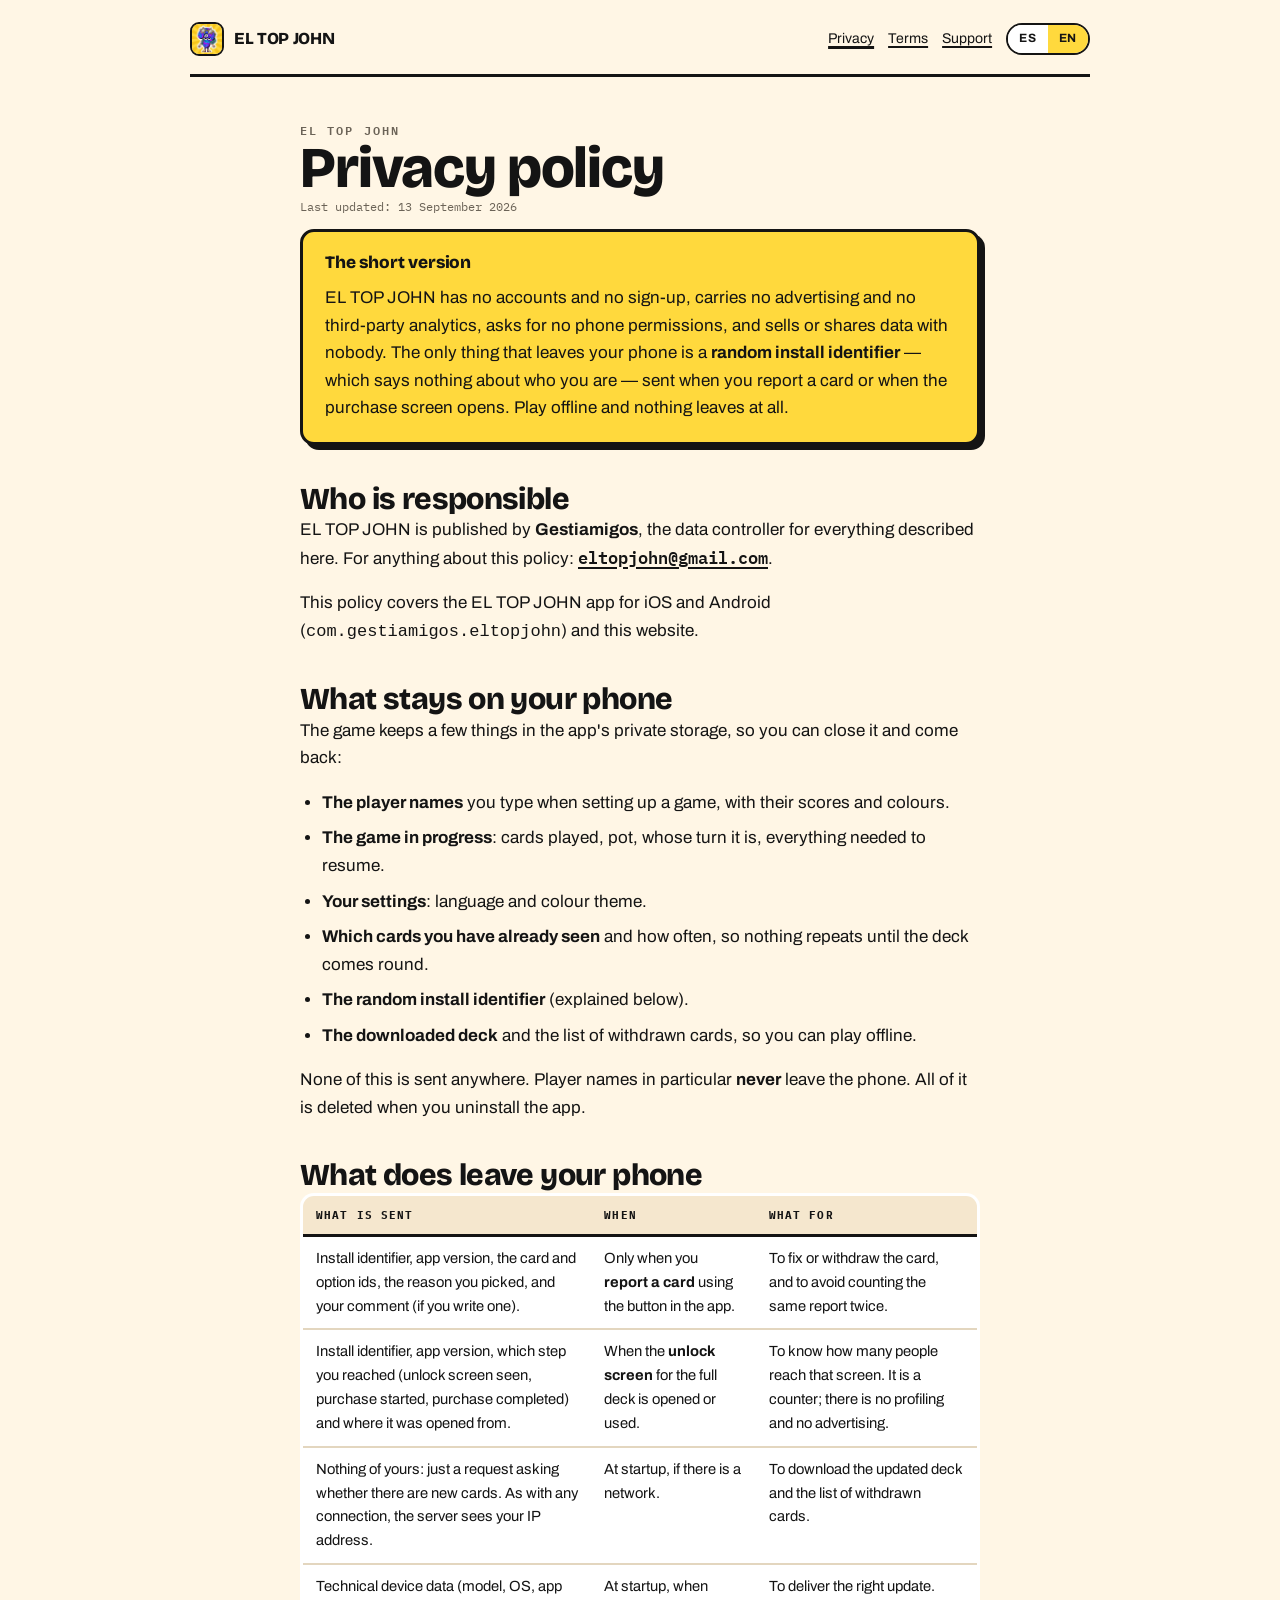
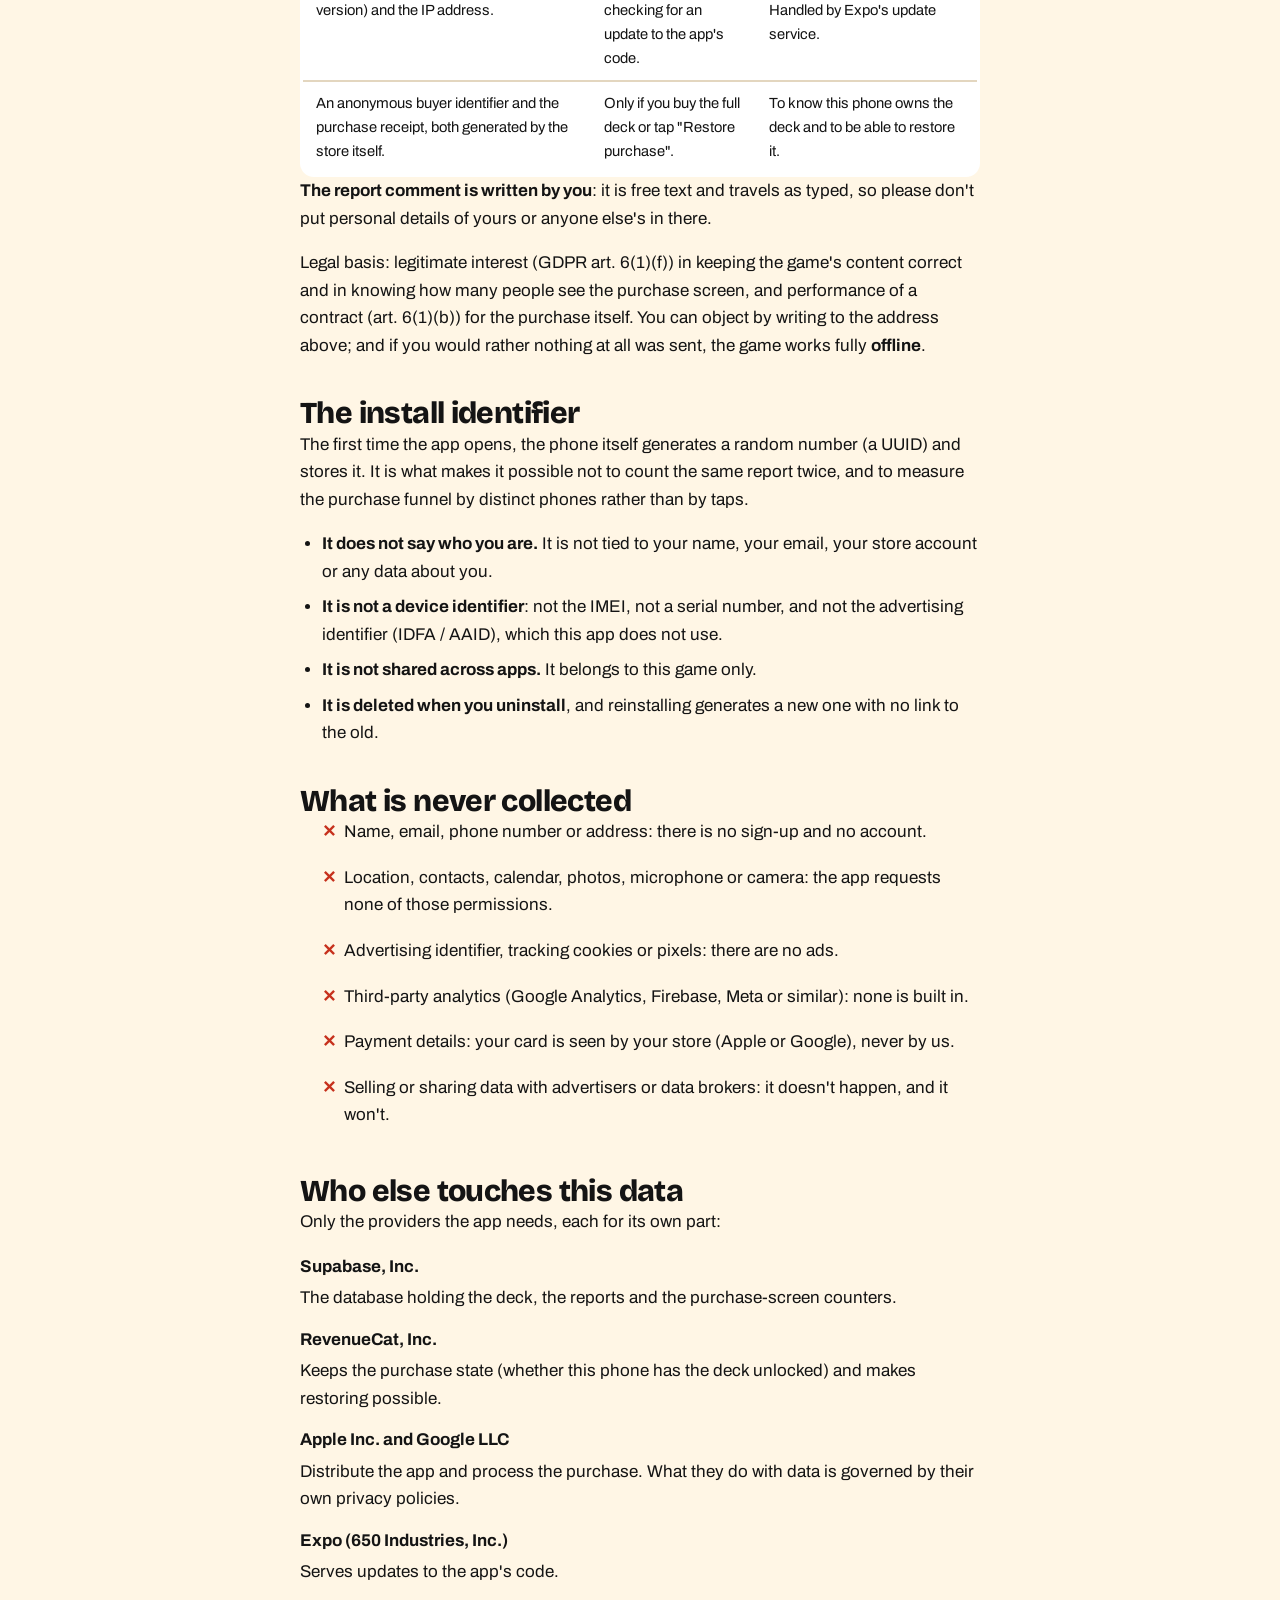
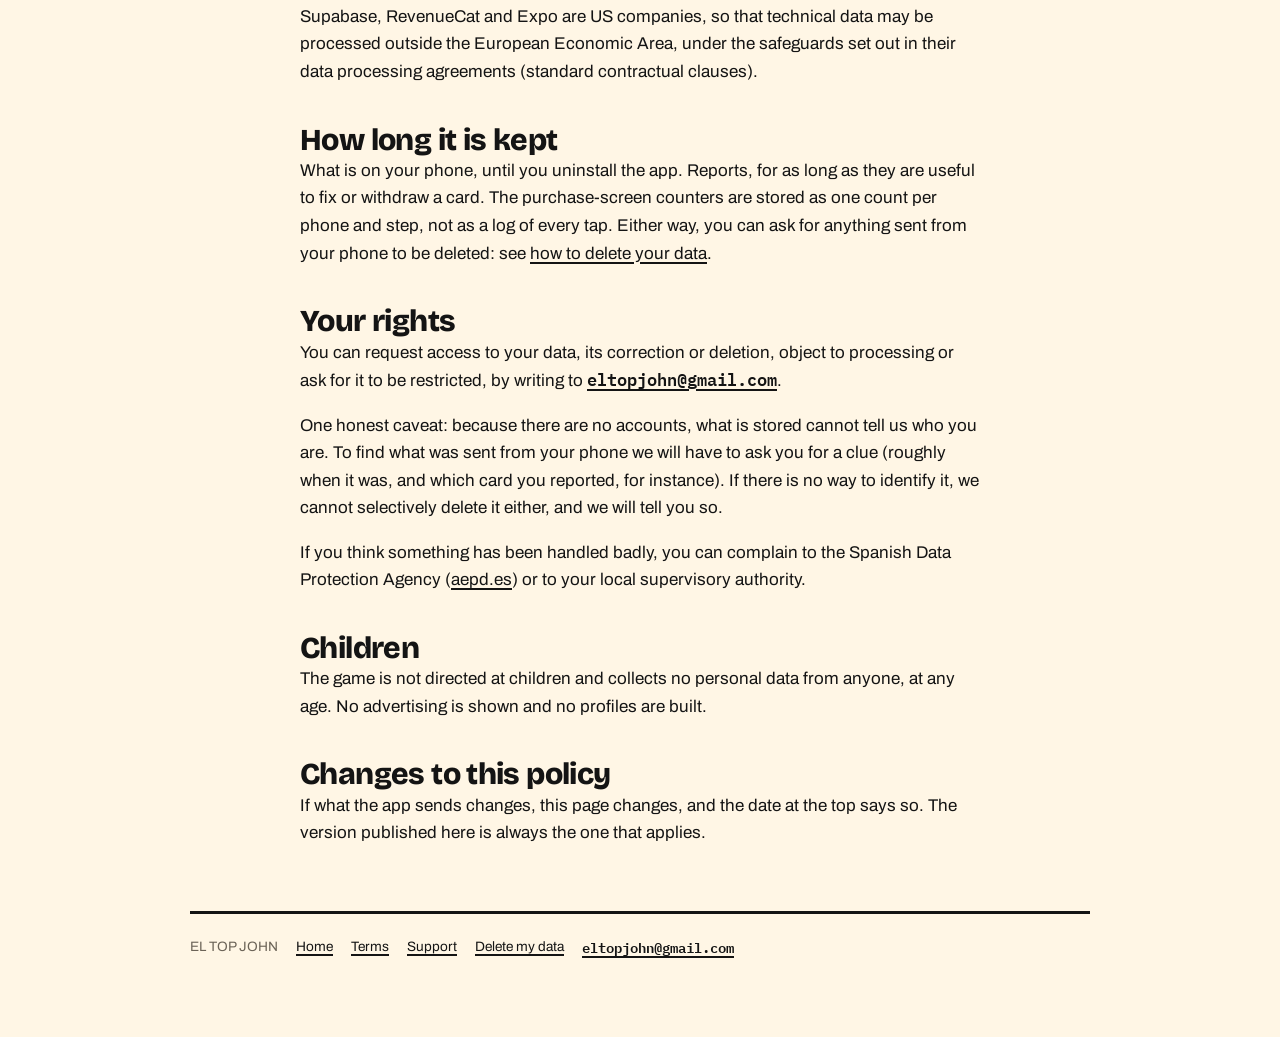
==== privacidad.html @ 3b111551 "Web pública: privacidad, términos, soporte y borrado de datos" ====
<!doctype html>
<html lang="es" data-lang="es">
<head>
<meta charset="utf-8">
<meta name="viewport" content="width=device-width, initial-scale=1">
<title data-es="Política de privacidad — EL TOP JOHN" data-en="Privacy policy — EL TOP JOHN">Política de privacidad — EL TOP JOHN</title>
<meta name="description" content="Qué guarda EL TOP JOHN en tu móvil, qué sale de él y qué no se recoge. Sin cuentas, sin anuncios y sin analítica de terceros.">
<meta name="theme-color" content="#FFD93D">
<link rel="icon" href="assets/favicon.png">
<link rel="apple-touch-icon" href="assets/icon.png">
<link rel="preconnect" href="https://fonts.googleapis.com">
<link rel="preconnect" href="https://fonts.gstatic.com" crossorigin>
<link rel="stylesheet" href="https://fonts.googleapis.com/css2?family=Bricolage+Grotesque:opsz,wght@12..96,600;12..96,800&family=Archivo:wght@400;500;600;700&family=IBM+Plex+Mono:wght@400;600&display=swap">
<link rel="stylesheet" href="assets/styles.css">
<script>(function(){try{var p=new URLSearchParams(location.search).get('lang'),s=localStorage.getItem('eltopjohn.web.lang'),n=(navigator.language||'es').slice(0,2),l=p||s||(n==='en'?'en':'es');document.documentElement.setAttribute('data-lang',l==='en'?'en':'es');}catch(e){}})();</script>
</head>
<body>

<header class="bar wrap">
  <a class="brand" href="./"><img src="assets/icon.png" alt=""> EL TOP JOHN</a>
  <nav>
    <a href="privacidad.html" aria-current="page"><span lang="es">Privacidad</span><span lang="en">Privacy</span></a>
    <a href="terminos.html"><span lang="es">Términos</span><span lang="en">Terms</span></a>
    <a href="soporte.html"><span lang="es">Soporte</span><span lang="en">Support</span></a>
  </nav>
  <div class="langs">
    <button type="button" data-set-lang="es" aria-pressed="true">ES</button>
    <button type="button" data-set-lang="en" aria-pressed="false">EN</button>
  </div>
</header>

<main class="wrap prose legal">

<!-- ============================= ESPAÑOL ============================= -->
<article lang="es">
  <p class="eyebrow">EL TOP JOHN</p>
  <h1>Política de privacidad</h1>
  <p class="updated">Última actualización: 13 de septiembre de 2026</p>

  <div class="box fill-yellow">
    <h3>En corto</h3>
    <p>EL TOP JOHN no tiene cuentas ni registro, no lleva publicidad ni analítica de terceros, no pide ningún permiso del móvil y no vende ni cede datos a nadie. Lo único que sale de tu teléfono es un <strong>identificador aleatorio de la instalación</strong> —que no dice quién eres— cuando reportas una carta o cuando se abre la pantalla de compra. Si juegas sin conexión, no sale nada.</p>
  </div>

  <h2>Quién responde de esto</h2>
  <p>EL TOP JOHN es una aplicación publicada por <strong>Gestiamigos</strong>, responsable del tratamiento de los datos descritos aquí. Para cualquier cosa relacionada con esta política: <a class="mail" href="mailto:eltopjohn@gmail.com">eltopjohn@gmail.com</a>.</p>
  <p>Esta política cubre la aplicación EL TOP JOHN para iOS y Android (<code>com.gestiamigos.eltopjohn</code>) y esta página web.</p>

  <h2>Lo que se queda en tu móvil y no sale de ahí</h2>
  <p>El juego guarda unas cuantas cosas en el almacenamiento privado de la app, para que puedas cerrar y volver:</p>
  <ul>
    <li><strong>Los nombres de los jugadores</strong> que escribís al empezar la partida, con sus puntos y su color.</li>
    <li><strong>La partida en curso</strong>: cartas jugadas, bote, turno y todo lo necesario para reanudarla.</li>
    <li><strong>Tus ajustes</strong>: idioma y tema de colores.</li>
    <li><strong>Qué cartas te han salido ya</strong> y cuántas veces, para no repetirte una hasta dar la vuelta al mazo.</li>
    <li><strong>El identificador aleatorio de la instalación</strong> (abajo se explica qué es).</li>
    <li><strong>El mazo descargado</strong> y la lista de cartas retiradas, para poder jugar sin conexión.</li>
  </ul>
  <p>Nada de esto se envía a ningún sitio. Los nombres de los jugadores en concreto <strong>nunca</strong> salen del teléfono. Todo ello se borra al desinstalar la app.</p>

  <h2>Lo que sí sale del móvil</h2>
  <div class="scroller">
    <table>
      <thead>
        <tr><th>Qué se envía</th><th>Cuándo</th><th>Para qué</th></tr>
      </thead>
      <tbody>
        <tr>
          <td>Identificador de instalación, versión de la app, id de la carta y de la opción, motivo elegido y el comentario que escribas (si escribes uno).</td>
          <td>Solo cuando <strong>reportas una carta</strong> desde el botón de la app.</td>
          <td>Corregir o retirar la carta, y no contar dos veces el mismo reporte.</td>
        </tr>
        <tr>
          <td>Identificador de instalación, versión de la app, en qué paso estás (pantalla de compra vista, compra iniciada, compra hecha) y desde dónde se abrió.</td>
          <td>Cuando se abre o se usa la <strong>pantalla de desbloqueo</strong> del mazo completo.</td>
          <td>Saber cuánta gente llega a esa pantalla. Es un contador; no hay perfilado ni publicidad.</td>
        </tr>
        <tr>
          <td>Nada tuyo: solo una petición para ver si hay cartas nuevas. Como en cualquier conexión, el servidor ve tu dirección IP.</td>
          <td>Al arrancar la app, si hay red.</td>
          <td>Descargar el mazo actualizado y la lista de cartas retiradas.</td>
        </tr>
        <tr>
          <td>Datos técnicos del dispositivo (modelo, sistema, versión de la app) y la dirección IP.</td>
          <td>Al arrancar, al comprobar si hay una actualización del código de la app.</td>
          <td>Entregar la actualización correcta. Lo gestiona el servicio de actualizaciones de Expo.</td>
        </tr>
        <tr>
          <td>Un identificador anónimo de comprador y el recibo de la compra, que genera la propia tienda.</td>
          <td>Solo si compras el mazo completo o pulsas «Restaurar compra».</td>
          <td>Saber que ese móvil tiene el mazo comprado y poder restaurarlo.</td>
        </tr>
      </tbody>
    </table>
  </div>
  <p><strong>El comentario del reporte lo escribes tú</strong>: es texto libre y viaja tal cual, así que no escribas ahí datos personales tuyos ni de nadie.</p>
  <p>Base legal: el interés legítimo (art. 6.1.f del RGPD) en mantener el contenido del juego correcto y en saber cuánta gente ve la pantalla de compra, y la ejecución del contrato (art. 6.1.b) en lo que toca a la compra. Puedes oponerte escribiendo al correo de arriba; y si prefieres que no salga absolutamente nada, el juego funciona entero <strong>sin conexión</strong>.</p>

  <h2>El identificador de instalación</h2>
  <p>La primera vez que se abre la app, el propio móvil genera un número aleatorio (un UUID) y lo guarda. Es lo que permite no contar dos veces el mismo reporte y medir el embudo por móviles distintos en vez de por toques.</p>
  <ul>
    <li><strong>No dice quién eres.</strong> No va unido a tu nombre, tu correo, tu cuenta de la tienda ni a ningún dato tuyo.</li>
    <li><strong>No es un identificador del dispositivo</strong> ni del hardware: no es el IMEI, ni el número de serie, ni el identificador de publicidad (IDFA / AAID), que esta app no usa.</li>
    <li><strong>No se comparte entre apps.</strong> Es propio de este juego.</li>
    <li><strong>Se borra al desinstalar</strong>, y una reinstalación genera uno nuevo sin relación con el anterior.</li>
  </ul>

  <h2>Lo que no se recoge, ni aquí ni en ningún sitio</h2>
  <ul class="plain">
    <li class="no">Nombre, correo, teléfono o dirección: no hay registro ni cuenta.</li>
    <li class="no">Ubicación, contactos, calendario, fotos, micrófono o cámara: la app no pide esos permisos.</li>
    <li class="no">Identificador de publicidad, cookies de seguimiento o píxeles: no hay anuncios.</li>
    <li class="no">Analítica de terceros (Google Analytics, Firebase, Meta o similares): no hay ninguna integrada.</li>
    <li class="no">Datos de pago: la tarjeta la ve tu tienda (Apple o Google), nunca nosotros.</li>
    <li class="no">Venta o cesión de datos a anunciantes o a intermediarios de datos: no se hace, y no se va a hacer.</li>
  </ul>

  <h2>Quién más toca estos datos</h2>
  <p>Solo los proveedores necesarios para que la app funcione, cada uno con lo suyo:</p>
  <dl>
    <dt>Supabase, Inc.</dt>
    <dd>Base de datos donde viven el mazo, los reportes y los contadores de la pantalla de compra.</dd>
    <dt>RevenueCat, Inc.</dt>
    <dd>Gestiona el estado de la compra (si este móvil tiene el mazo desbloqueado) y permite restaurarla.</dd>
    <dt>Apple Inc. y Google LLC</dt>
    <dd>Distribuyen la app y cobran la compra. Lo que traten ellos se rige por sus propias políticas de privacidad.</dd>
    <dt>Expo (650 Industries, Inc.)</dt>
    <dd>Sirve las actualizaciones del código de la app.</dd>
  </dl>
  <p>Supabase, RevenueCat y Expo son empresas estadounidenses, así que esos datos técnicos pueden tratarse fuera del Espacio Económico Europeo, con las garantías previstas en sus acuerdos de tratamiento de datos (cláusulas contractuales tipo).</p>

  <h2>Cuánto tiempo se guarda</h2>
  <p>Lo del móvil, hasta que desinstales la app. Los reportes, mientras sigan sirviendo para corregir o retirar una carta. Los contadores de la pantalla de compra se guardan como una cuenta por móvil y paso, no como un registro de cada toque. En cualquier caso, puedes pedir que se borre lo enviado desde tu móvil: ver <a href="eliminar-datos.html">cómo borrar tus datos</a>.</p>

  <h2>Tus derechos</h2>
  <p>Puedes pedir acceso a tus datos, su rectificación o su supresión, oponerte al tratamiento o pedir su limitación, escribiendo a <a class="mail" href="mailto:eltopjohn@gmail.com">eltopjohn@gmail.com</a>.</p>
  <p>Aquí hay una pega honesta: como no hay cuentas, lo que se guarda no permite saber quién eres. Para localizar lo enviado desde tu móvil tendremos que pedirte alguna pista (la fecha aproximada y la carta que reportaste, por ejemplo). Si no hay forma de identificarlo, tampoco podemos borrarlo selectivamente, y así te lo diremos.</p>
  <p>Si crees que algo no se ha hecho bien, puedes reclamar ante la Agencia Española de Protección de Datos (<a href="https://www.aepd.es">aepd.es</a>).</p>

  <h2>Menores</h2>
  <p>El juego no está dirigido a niños y no recoge datos personales de nadie, tenga la edad que tenga. Tampoco se muestra publicidad ni se hacen perfiles.</p>

  <h2>Cambios en esta política</h2>
  <p>Si cambia lo que la app envía, cambia esta página, y la fecha de arriba lo dice. La versión publicada aquí es siempre la que vale.</p>
</article>

<!-- ============================= ENGLISH ============================= -->
<article lang="en">
  <p class="eyebrow">EL TOP JOHN</p>
  <h1>Privacy policy</h1>
  <p class="updated">Last updated: 13 September 2026</p>

  <div class="box fill-yellow">
    <h3>The short version</h3>
    <p>EL TOP JOHN has no accounts and no sign-up, carries no advertising and no third-party analytics, asks for no phone permissions, and sells or shares data with nobody. The only thing that leaves your phone is a <strong>random install identifier</strong> — which says nothing about who you are — sent when you report a card or when the purchase screen opens. Play offline and nothing leaves at all.</p>
  </div>

  <h2>Who is responsible</h2>
  <p>EL TOP JOHN is published by <strong>Gestiamigos</strong>, the data controller for everything described here. For anything about this policy: <a class="mail" href="mailto:eltopjohn@gmail.com">eltopjohn@gmail.com</a>.</p>
  <p>This policy covers the EL TOP JOHN app for iOS and Android (<code>com.gestiamigos.eltopjohn</code>) and this website.</p>

  <h2>What stays on your phone</h2>
  <p>The game keeps a few things in the app's private storage, so you can close it and come back:</p>
  <ul>
    <li><strong>The player names</strong> you type when setting up a game, with their scores and colours.</li>
    <li><strong>The game in progress</strong>: cards played, pot, whose turn it is, everything needed to resume.</li>
    <li><strong>Your settings</strong>: language and colour theme.</li>
    <li><strong>Which cards you have already seen</strong> and how often, so nothing repeats until the deck comes round.</li>
    <li><strong>The random install identifier</strong> (explained below).</li>
    <li><strong>The downloaded deck</strong> and the list of withdrawn cards, so you can play offline.</li>
  </ul>
  <p>None of this is sent anywhere. Player names in particular <strong>never</strong> leave the phone. All of it is deleted when you uninstall the app.</p>

  <h2>What does leave your phone</h2>
  <div class="scroller">
    <table>
      <thead>
        <tr><th>What is sent</th><th>When</th><th>What for</th></tr>
      </thead>
      <tbody>
        <tr>
          <td>Install identifier, app version, the card and option ids, the reason you picked, and your comment (if you write one).</td>
          <td>Only when you <strong>report a card</strong> using the button in the app.</td>
          <td>To fix or withdraw the card, and to avoid counting the same report twice.</td>
        </tr>
        <tr>
          <td>Install identifier, app version, which step you reached (unlock screen seen, purchase started, purchase completed) and where it was opened from.</td>
          <td>When the <strong>unlock screen</strong> for the full deck is opened or used.</td>
          <td>To know how many people reach that screen. It is a counter; there is no profiling and no advertising.</td>
        </tr>
        <tr>
          <td>Nothing of yours: just a request asking whether there are new cards. As with any connection, the server sees your IP address.</td>
          <td>At startup, if there is a network.</td>
          <td>To download the updated deck and the list of withdrawn cards.</td>
        </tr>
        <tr>
          <td>Technical device data (model, OS, app version) and the IP address.</td>
          <td>At startup, when checking for an update to the app's code.</td>
          <td>To deliver the right update. Handled by Expo's update service.</td>
        </tr>
        <tr>
          <td>An anonymous buyer identifier and the purchase receipt, both generated by the store itself.</td>
          <td>Only if you buy the full deck or tap "Restore purchase".</td>
          <td>To know this phone owns the deck and to be able to restore it.</td>
        </tr>
      </tbody>
    </table>
  </div>
  <p><strong>The report comment is written by you</strong>: it is free text and travels as typed, so please don't put personal details of yours or anyone else's in there.</p>
  <p>Legal basis: legitimate interest (GDPR art. 6(1)(f)) in keeping the game's content correct and in knowing how many people see the purchase screen, and performance of a contract (art. 6(1)(b)) for the purchase itself. You can object by writing to the address above; and if you would rather nothing at all was sent, the game works fully <strong>offline</strong>.</p>

  <h2>The install identifier</h2>
  <p>The first time the app opens, the phone itself generates a random number (a UUID) and stores it. It is what makes it possible not to count the same report twice, and to measure the purchase funnel by distinct phones rather than by taps.</p>
  <ul>
    <li><strong>It does not say who you are.</strong> It is not tied to your name, your email, your store account or any data about you.</li>
    <li><strong>It is not a device identifier</strong>: not the IMEI, not a serial number, and not the advertising identifier (IDFA / AAID), which this app does not use.</li>
    <li><strong>It is not shared across apps.</strong> It belongs to this game only.</li>
    <li><strong>It is deleted when you uninstall</strong>, and reinstalling generates a new one with no link to the old.</li>
  </ul>

  <h2>What is never collected</h2>
  <ul class="plain">
    <li class="no">Name, email, phone number or address: there is no sign-up and no account.</li>
    <li class="no">Location, contacts, calendar, photos, microphone or camera: the app requests none of those permissions.</li>
    <li class="no">Advertising identifier, tracking cookies or pixels: there are no ads.</li>
    <li class="no">Third-party analytics (Google Analytics, Firebase, Meta or similar): none is built in.</li>
    <li class="no">Payment details: your card is seen by your store (Apple or Google), never by us.</li>
    <li class="no">Selling or sharing data with advertisers or data brokers: it doesn't happen, and it won't.</li>
  </ul>

  <h2>Who else touches this data</h2>
  <p>Only the providers the app needs, each for its own part:</p>
  <dl>
    <dt>Supabase, Inc.</dt>
    <dd>The database holding the deck, the reports and the purchase-screen counters.</dd>
    <dt>RevenueCat, Inc.</dt>
    <dd>Keeps the purchase state (whether this phone has the deck unlocked) and makes restoring possible.</dd>
    <dt>Apple Inc. and Google LLC</dt>
    <dd>Distribute the app and process the purchase. What they do with data is governed by their own privacy policies.</dd>
    <dt>Expo (650 Industries, Inc.)</dt>
    <dd>Serves updates to the app's code.</dd>
  </dl>
  <p>Supabase, RevenueCat and Expo are US companies, so that technical data may be processed outside the European Economic Area, under the safeguards set out in their data processing agreements (standard contractual clauses).</p>

  <h2>How long it is kept</h2>
  <p>What is on your phone, until you uninstall the app. Reports, for as long as they are useful to fix or withdraw a card. The purchase-screen counters are stored as one count per phone and step, not as a log of every tap. Either way, you can ask for anything sent from your phone to be deleted: see <a href="eliminar-datos.html">how to delete your data</a>.</p>

  <h2>Your rights</h2>
  <p>You can request access to your data, its correction or deletion, object to processing or ask for it to be restricted, by writing to <a class="mail" href="mailto:eltopjohn@gmail.com">eltopjohn@gmail.com</a>.</p>
  <p>One honest caveat: because there are no accounts, what is stored cannot tell us who you are. To find what was sent from your phone we will have to ask you for a clue (roughly when it was, and which card you reported, for instance). If there is no way to identify it, we cannot selectively delete it either, and we will tell you so.</p>
  <p>If you think something has been handled badly, you can complain to the Spanish Data Protection Agency (<a href="https://www.aepd.es">aepd.es</a>) or to your local supervisory authority.</p>

  <h2>Children</h2>
  <p>The game is not directed at children and collects no personal data from anyone, at any age. No advertising is shown and no profiles are built.</p>

  <h2>Changes to this policy</h2>
  <p>If what the app sends changes, this page changes, and the date at the top says so. The version published here is always the one that applies.</p>
</article>

</main>

<footer class="foot wrap">
  <span>EL TOP JOHN</span>
  <a href="./"><span lang="es">Inicio</span><span lang="en">Home</span></a>
  <a href="terminos.html"><span lang="es">Términos</span><span lang="en">Terms</span></a>
  <a href="soporte.html"><span lang="es">Soporte</span><span lang="en">Support</span></a>
  <a href="eliminar-datos.html"><span lang="es">Borrar mis datos</span><span lang="en">Delete my data</span></a>
  <a class="mail" href="mailto:eltopjohn@gmail.com">eltopjohn@gmail.com</a>
</footer>

<script src="assets/lang.js"></script>
</body>
</html>
---- assets/styles.css ----
/* EL TOP JOHN — web pública. Misma paleta que el tema «papel» del juego:
   fondo crema, tinta negra, bordes de 3 px y sombra dura desplazada. */

:root {
  --ground: #FFF6E5;
  --ground-deep: #F5E7CE;
  --surface: #FFFFFF;
  --line: #141414;
  --shadow: #141414;
  --ink: #141414;
  --muted: #6B6357;
  --rule: #E3D6BF;

  --yellow: #FFD93D;
  --coral: #FF6B5A;
  --sky: #7CC7F0;
  --mint: #8BE3A8;
  --lilac: #B9A5F2;

  --yellow-ink: #8A5B00;
  --coral-ink: #C6301C;
  --sky-ink: #0E6B9E;
  --mint-ink: #1E7A46;

  --shadow-size: 5px;
  --radius: 14px;
}

@media (prefers-color-scheme: dark) {
  :root {
    --ground: #14110B;
    --ground-deep: #0D0B07;
    --surface: #211D15;
    --line: #F2E8D6;
    --shadow: #57503D;
    --ink: #F5EEE0;
    --muted: #A79B85;
    --rule: #3A3428;

    --yellow-ink: #FFD93D;
    --coral-ink: #FF8E80;
    --sky-ink: #7CC7F0;
    --mint-ink: #8BE3A8;
  }
}

* { box-sizing: border-box; }

body {
  background: var(--ground);
  color: var(--ink);
  font-family: "Archivo", "Helvetica Neue", Arial, sans-serif;
  font-size: 17px;
  line-height: 1.62;
  margin: 0;
  padding: 0 20px 80px;
  -webkit-font-smoothing: antialiased;
}

.wrap { max-width: 900px; margin: 0 auto; }
.prose { max-width: 68ch; }

h1, h2, h3 {
  font-family: "Bricolage Grotesque", "Archivo", Arial, sans-serif;
  font-weight: 800;
  letter-spacing: -0.02em;
  text-wrap: balance;
  margin: 0;
}
h1 { font-size: clamp(2.2rem, 6.4vw, 3.6rem); line-height: 0.98; }
h2 { font-size: clamp(1.35rem, 3.4vw, 1.9rem); line-height: 1.1; }
h3 { font-size: 1.08rem; line-height: 1.3; letter-spacing: -0.01em; }

p { margin: 0 0 1em; }
p:last-child { margin-bottom: 0; }

a { color: inherit; text-underline-offset: 3px; text-decoration-thickness: 2px; }
a:focus-visible, button:focus-visible {
  outline: 3px solid var(--sky-ink);
  outline-offset: 3px;
}

/* Idioma: cada página lleva las dos versiones y se enseña una. */
html[data-lang="es"] [lang="en"] { display: none !important; }
html[data-lang="en"] [lang="es"] { display: none !important; }

.eyebrow {
  font-family: "IBM Plex Mono", ui-monospace, monospace;
  font-size: 0.72rem;
  font-weight: 600;
  letter-spacing: 0.18em;
  text-transform: uppercase;
  color: var(--muted);
  margin: 0;
}

/* ---------- Barra de arriba ---------- */

.bar {
  display: flex;
  align-items: center;
  gap: 14px;
  flex-wrap: wrap;
  padding: 22px 0 18px;
  border-bottom: 3px solid var(--line);
}

.brand {
  display: flex;
  align-items: center;
  gap: 10px;
  text-decoration: none;
  font-family: "Bricolage Grotesque", "Archivo", Arial, sans-serif;
  font-weight: 800;
  letter-spacing: -0.02em;
  font-size: 1.05rem;
}
.brand img {
  width: 34px;
  height: 34px;
  border: 2px solid var(--line);
  border-radius: 9px;
  display: block;
}

.bar nav {
  margin-left: auto;
  display: flex;
  gap: 6px 14px;
  flex-wrap: wrap;
  font-size: 0.88rem;
}
.bar nav a[aria-current="page"] { text-decoration-thickness: 3px; }

.langs { display: flex; border: 2px solid var(--line); border-radius: 999px; overflow: hidden; }
.langs button {
  font: inherit;
  font-size: 0.75rem;
  font-weight: 700;
  letter-spacing: 0.06em;
  text-transform: uppercase;
  padding: 4px 11px;
  border: 0;
  background: var(--surface);
  color: var(--ink);
  cursor: pointer;
}
.langs button[aria-pressed="true"] { background: var(--yellow); color: #141414; }

/* ---------- Portada ---------- */

.hero { padding: 56px 0 8px; display: flex; flex-direction: column; gap: 20px; }
.hero .tagline {
  font-size: clamp(1.05rem, 2.1vw, 1.3rem);
  line-height: 1.45;
  max-width: 52ch;
  margin: 0;
}

.stores { display: flex; flex-wrap: wrap; gap: 12px; }
.store {
  display: inline-flex;
  flex-direction: column;
  gap: 1px;
  border: 3px solid var(--line);
  border-radius: var(--radius);
  box-shadow: var(--shadow-size) var(--shadow-size) 0 var(--shadow);
  background: var(--yellow);
  color: #141414;
  padding: 10px 18px;
  text-decoration: none;
  font-weight: 700;
}
.store small {
  font-family: "IBM Plex Mono", ui-monospace, monospace;
  font-size: 0.66rem;
  letter-spacing: 0.12em;
  text-transform: uppercase;
  font-weight: 600;
  opacity: 0.72;
}
.store.soon { background: var(--ground-deep); color: var(--ink); box-shadow: none; border-style: dashed; }

.shots {
  display: grid;
  grid-template-columns: repeat(auto-fit, minmax(180px, 1fr));
  gap: 16px;
  margin: 0;
  padding: 0;
  list-style: none;
}
.shots img {
  width: 100%;
  height: auto;
  display: block;
  border: 3px solid var(--line);
  border-radius: var(--radius);
  box-shadow: var(--shadow-size) var(--shadow-size) 0 var(--shadow);
  background: var(--surface);
}

/* ---------- Secciones y cajas ---------- */

section { padding-top: 52px; display: flex; flex-direction: column; gap: 18px; }

.box {
  background: var(--surface);
  border: 3px solid var(--line);
  border-radius: var(--radius);
  box-shadow: var(--shadow-size) var(--shadow-size) 0 var(--shadow);
  padding: 20px 22px;
}
.box > :first-child { margin-top: 0; }
.box.fill-yellow { background: var(--yellow); color: #141414; }
.box.fill-sky    { background: var(--sky);    color: #141414; }
.box.fill-mint   { background: var(--mint);   color: #141414; }
.box.fill-coral  { background: var(--coral);  color: #141414; }
.box.fill-deep   { background: var(--ground-deep); }
.box h2, .box h3 { margin-bottom: 10px; }

.cards2 { display: grid; gap: 16px; }
@media (min-width: 700px) { .cards2 { grid-template-columns: 1fr 1fr; } }

ul.plain { list-style: none; margin: 0; padding: 0; display: grid; gap: 10px; }
ul.plain > li { padding-left: 22px; position: relative; }
ul.plain > li::before {
  content: "▸";
  position: absolute;
  left: 0;
  color: var(--yellow-ink);
  font-weight: 700;
}
ul.plain > li.no::before { content: "✕"; color: var(--coral-ink); }
ul.plain > li.si::before { content: "✓"; color: var(--mint-ink); }

/* ---------- Páginas legales ---------- */

.legal { padding-top: 44px; }
.legal h2 { margin-top: 38px; }
.legal h3 { margin-top: 24px; }
.legal ul { padding-left: 22px; }
.legal li { margin-bottom: 8px; }
.legal .updated {
  font-family: "IBM Plex Mono", ui-monospace, monospace;
  font-size: 0.78rem;
  color: var(--muted);
}
.legal dt { font-weight: 700; margin-top: 14px; }
.legal dd { margin: 4px 0 0; }

.mail {
  font-family: "IBM Plex Mono", ui-monospace, monospace;
  font-weight: 600;
  word-break: break-all;
}

.scroller { overflow-x: auto; }
table {
  width: 100%;
  border-collapse: collapse;
  background: var(--surface);
  border: 3px solid var(--line);
  border-radius: var(--radius);
  overflow: hidden;
  font-size: 0.92rem;
  min-width: 480px;
}
th, td { text-align: left; padding: 10px 13px; border-bottom: 2px solid var(--rule); vertical-align: top; }
thead th {
  background: var(--ground-deep);
  font-family: "IBM Plex Mono", ui-monospace, monospace;
  font-size: 0.7rem;
  letter-spacing: 0.1em;
  text-transform: uppercase;
  border-bottom: 3px solid var(--line);
}
tbody tr:last-child td { border-bottom: none; }

details.faq {
  border: 3px solid var(--line);
  border-radius: var(--radius);
  background: var(--surface);
  padding: 14px 18px;
}
details.faq + details.faq { margin-top: 12px; }
details.faq summary { font-weight: 700; cursor: pointer; }
details.faq[open] summary { margin-bottom: 10px; }

footer.foot {
  margin-top: 64px;
  padding-top: 22px;
  border-top: 3px solid var(--line);
  display: flex;
  flex-wrap: wrap;
  gap: 8px 18px;
  font-size: 0.85rem;
  color: var(--muted);
}
footer.foot a { color: var(--ink); }
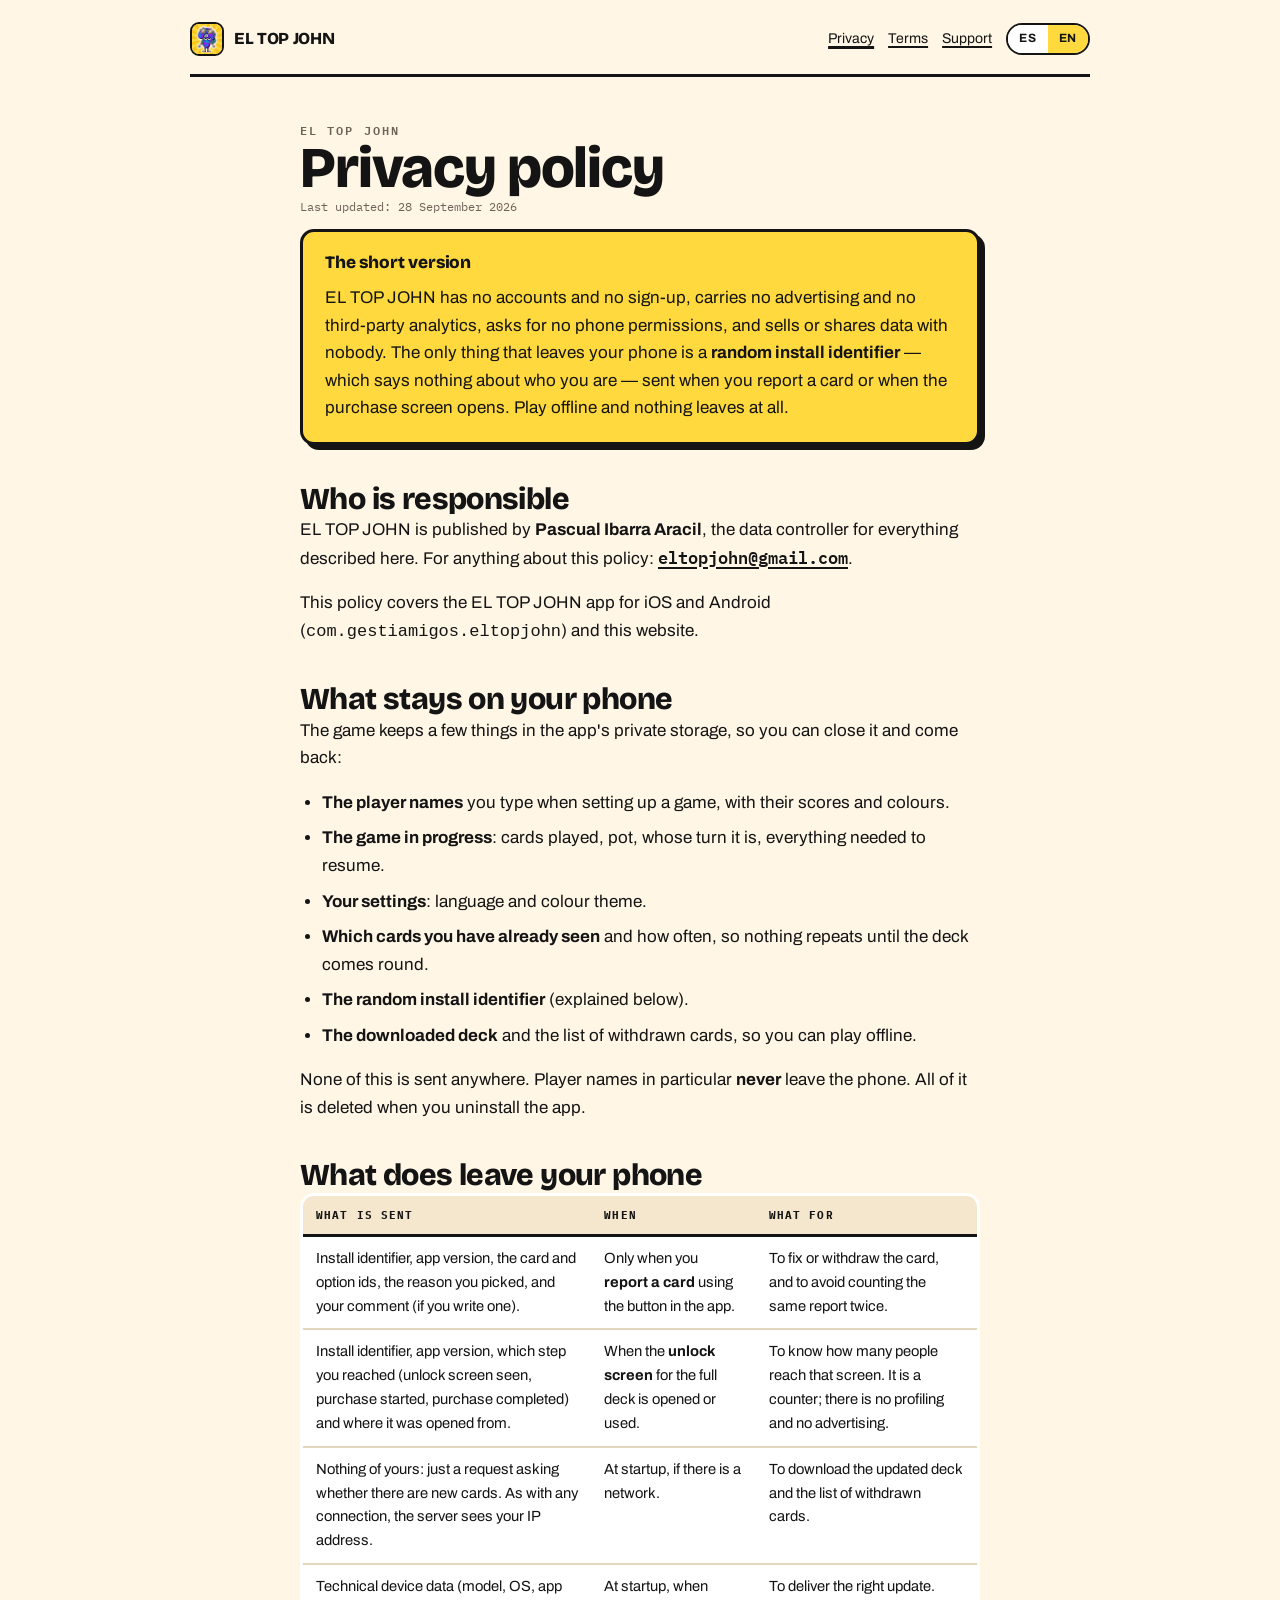
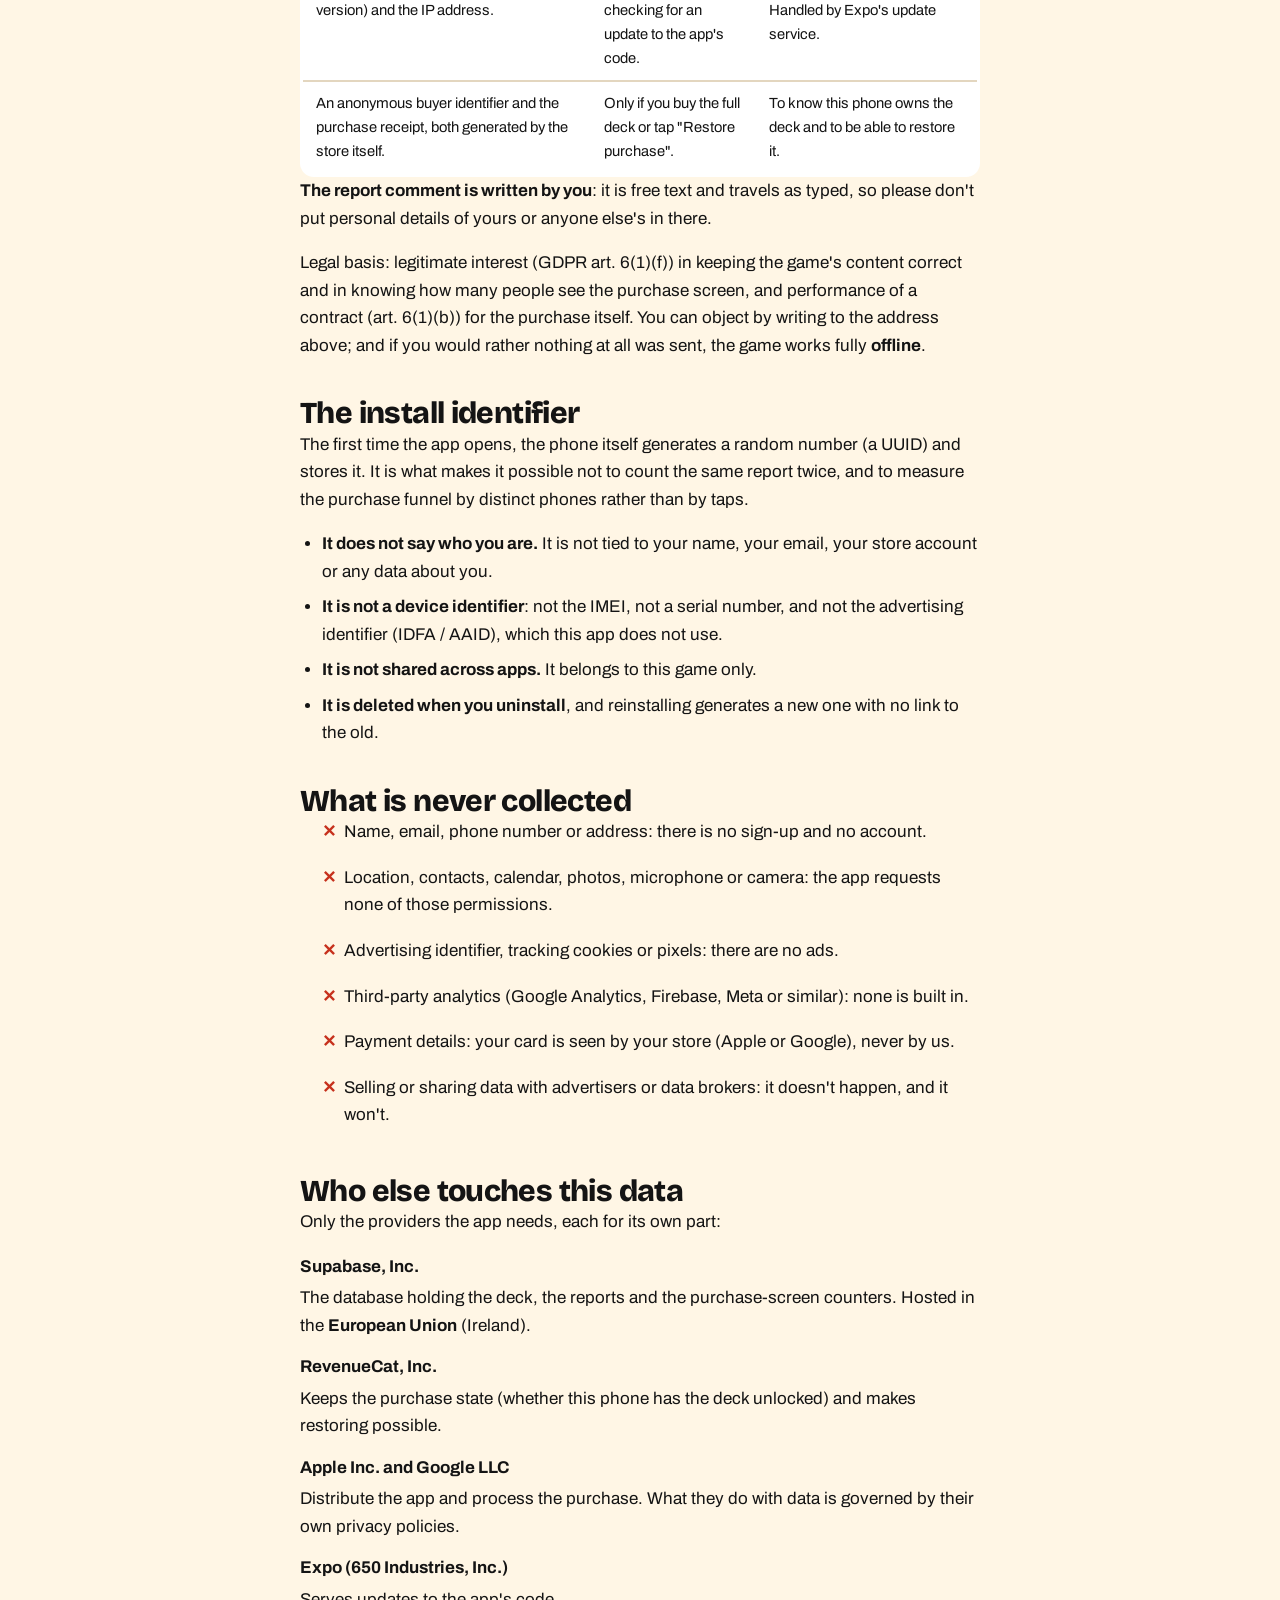
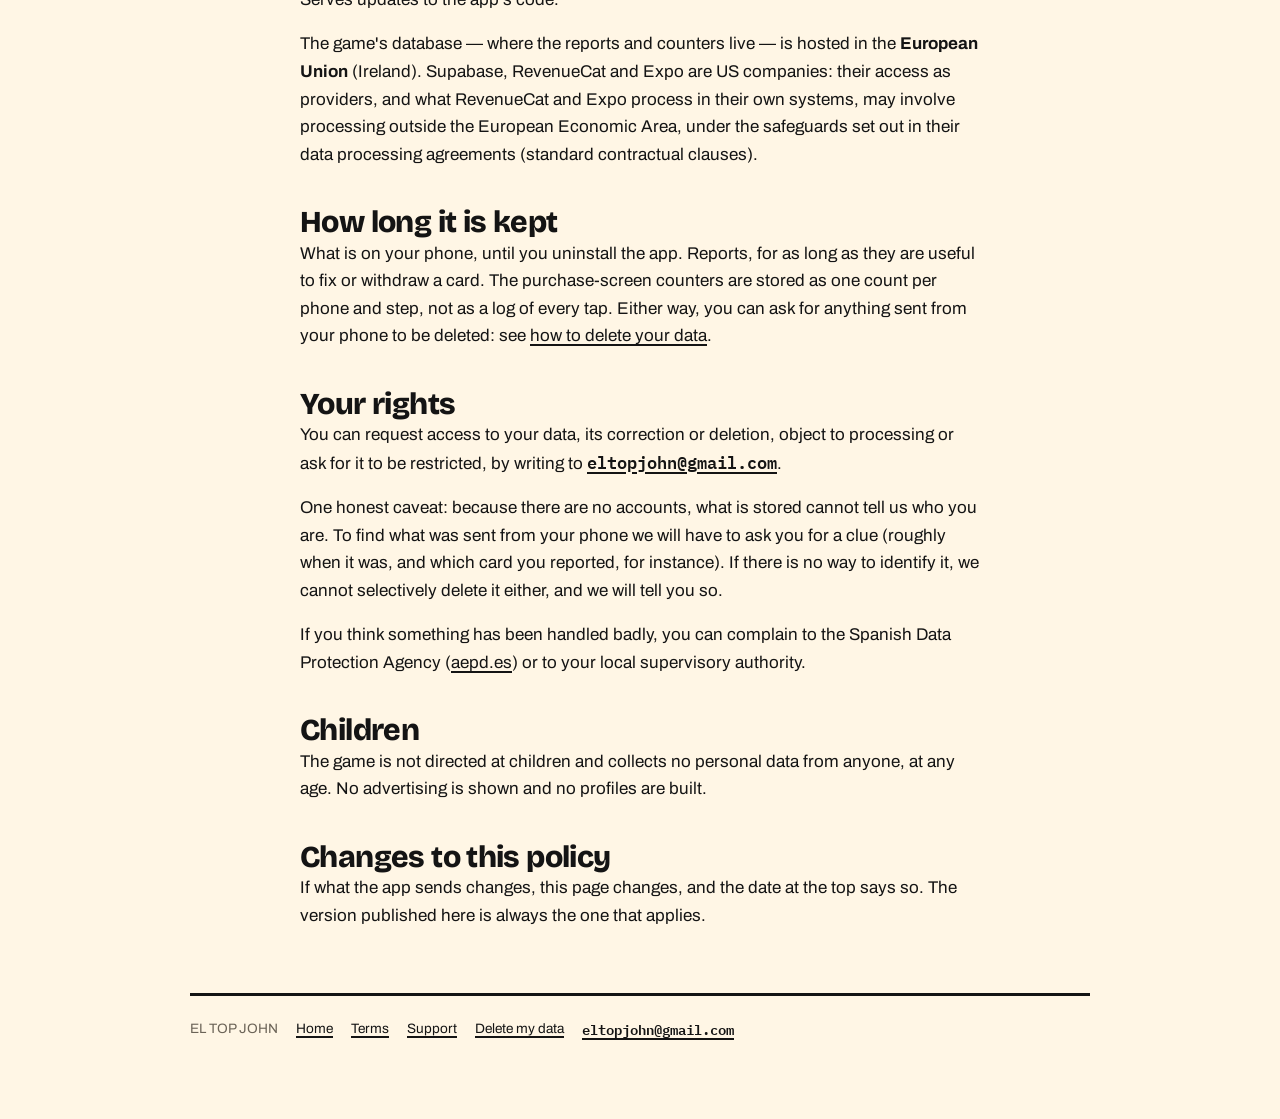
==== commit 580a0563: "El responsable, con el nombre que publica la tienda La app ya lleva una compra integrada, y con una " ====
--- a/privacidad.html
+++ b/privacidad.html
@@ -35,7 +35,7 @@
 <article lang="es">
   <p class="eyebrow">EL TOP JOHN</p>
   <h1>Política de privacidad</h1>
-  <p class="updated">Última actualización: 13 de septiembre de 2026</p>
+  <p class="updated">Última actualización: 28 de septiembre de 2026</p>
 
   <div class="box fill-yellow">
     <h3>En corto</h3>
@@ -43,7 +43,7 @@
   </div>
 
   <h2>Quién responde de esto</h2>
-  <p>EL TOP JOHN es una aplicación publicada por <strong>Gestiamigos</strong>, responsable del tratamiento de los datos descritos aquí. Para cualquier cosa relacionada con esta política: <a class="mail" href="mailto:eltopjohn@gmail.com">eltopjohn@gmail.com</a>.</p>
+  <p>EL TOP JOHN es una aplicación publicada por <strong>Pascual Ibarra Aracil</strong>, responsable del tratamiento de los datos descritos aquí. Para cualquier cosa relacionada con esta política: <a class="mail" href="mailto:eltopjohn@gmail.com">eltopjohn@gmail.com</a>.</p>
   <p>Esta política cubre la aplicación EL TOP JOHN para iOS y Android (<code>com.gestiamigos.eltopjohn</code>) y esta página web.</p>
 
   <h2>Lo que se queda en tu móvil y no sale de ahí</h2>
@@ -119,7 +119,7 @@
   <p>Solo los proveedores necesarios para que la app funcione, cada uno con lo suyo:</p>
   <dl>
     <dt>Supabase, Inc.</dt>
-    <dd>Base de datos donde viven el mazo, los reportes y los contadores de la pantalla de compra.</dd>
+    <dd>Base de datos donde viven el mazo, los reportes y los contadores de la pantalla de compra. Alojada en la <strong>Unión Europea</strong> (Irlanda).</dd>
     <dt>RevenueCat, Inc.</dt>
     <dd>Gestiona el estado de la compra (si este móvil tiene el mazo desbloqueado) y permite restaurarla.</dd>
     <dt>Apple Inc. y Google LLC</dt>
@@ -127,7 +127,7 @@
     <dt>Expo (650 Industries, Inc.)</dt>
     <dd>Sirve las actualizaciones del código de la app.</dd>
   </dl>
-  <p>Supabase, RevenueCat y Expo son empresas estadounidenses, así que esos datos técnicos pueden tratarse fuera del Espacio Económico Europeo, con las garantías previstas en sus acuerdos de tratamiento de datos (cláusulas contractuales tipo).</p>
+  <p>La base de datos del juego —donde están los reportes y los contadores— está alojada en la <strong>Unión Europea</strong> (Irlanda). Supabase, RevenueCat y Expo son empresas estadounidenses: su acceso como proveedores, y lo que RevenueCat y Expo tratan en sus propios sistemas, puede suponer un tratamiento fuera del Espacio Económico Europeo, con las garantías previstas en sus acuerdos de tratamiento de datos (cláusulas contractuales tipo).</p>
 
   <h2>Cuánto tiempo se guarda</h2>
   <p>Lo del móvil, hasta que desinstales la app. Los reportes, mientras sigan sirviendo para corregir o retirar una carta. Los contadores de la pantalla de compra se guardan como una cuenta por móvil y paso, no como un registro de cada toque. En cualquier caso, puedes pedir que se borre lo enviado desde tu móvil: ver <a href="eliminar-datos.html">cómo borrar tus datos</a>.</p>
@@ -148,7 +148,7 @@
 <article lang="en">
   <p class="eyebrow">EL TOP JOHN</p>
   <h1>Privacy policy</h1>
-  <p class="updated">Last updated: 13 September 2026</p>
+  <p class="updated">Last updated: 28 September 2026</p>
 
   <div class="box fill-yellow">
     <h3>The short version</h3>
@@ -156,7 +156,7 @@
   </div>
 
   <h2>Who is responsible</h2>
-  <p>EL TOP JOHN is published by <strong>Gestiamigos</strong>, the data controller for everything described here. For anything about this policy: <a class="mail" href="mailto:eltopjohn@gmail.com">eltopjohn@gmail.com</a>.</p>
+  <p>EL TOP JOHN is published by <strong>Pascual Ibarra Aracil</strong>, the data controller for everything described here. For anything about this policy: <a class="mail" href="mailto:eltopjohn@gmail.com">eltopjohn@gmail.com</a>.</p>
   <p>This policy covers the EL TOP JOHN app for iOS and Android (<code>com.gestiamigos.eltopjohn</code>) and this website.</p>
 
   <h2>What stays on your phone</h2>
@@ -232,7 +232,7 @@
   <p>Only the providers the app needs, each for its own part:</p>
   <dl>
     <dt>Supabase, Inc.</dt>
-    <dd>The database holding the deck, the reports and the purchase-screen counters.</dd>
+    <dd>The database holding the deck, the reports and the purchase-screen counters. Hosted in the <strong>European Union</strong> (Ireland).</dd>
     <dt>RevenueCat, Inc.</dt>
     <dd>Keeps the purchase state (whether this phone has the deck unlocked) and makes restoring possible.</dd>
     <dt>Apple Inc. and Google LLC</dt>
@@ -240,7 +240,7 @@
     <dt>Expo (650 Industries, Inc.)</dt>
     <dd>Serves updates to the app's code.</dd>
   </dl>
-  <p>Supabase, RevenueCat and Expo are US companies, so that technical data may be processed outside the European Economic Area, under the safeguards set out in their data processing agreements (standard contractual clauses).</p>
+  <p>The game's database — where the reports and counters live — is hosted in the <strong>European Union</strong> (Ireland). Supabase, RevenueCat and Expo are US companies: their access as providers, and what RevenueCat and Expo process in their own systems, may involve processing outside the European Economic Area, under the safeguards set out in their data processing agreements (standard contractual clauses).</p>
 
   <h2>How long it is kept</h2>
   <p>What is on your phone, until you uninstall the app. Reports, for as long as they are useful to fix or withdraw a card. The purchase-screen counters are stored as one count per phone and step, not as a log of every tap. Either way, you can ask for anything sent from your phone to be deleted: see <a href="eliminar-datos.html">how to delete your data</a>.</p>
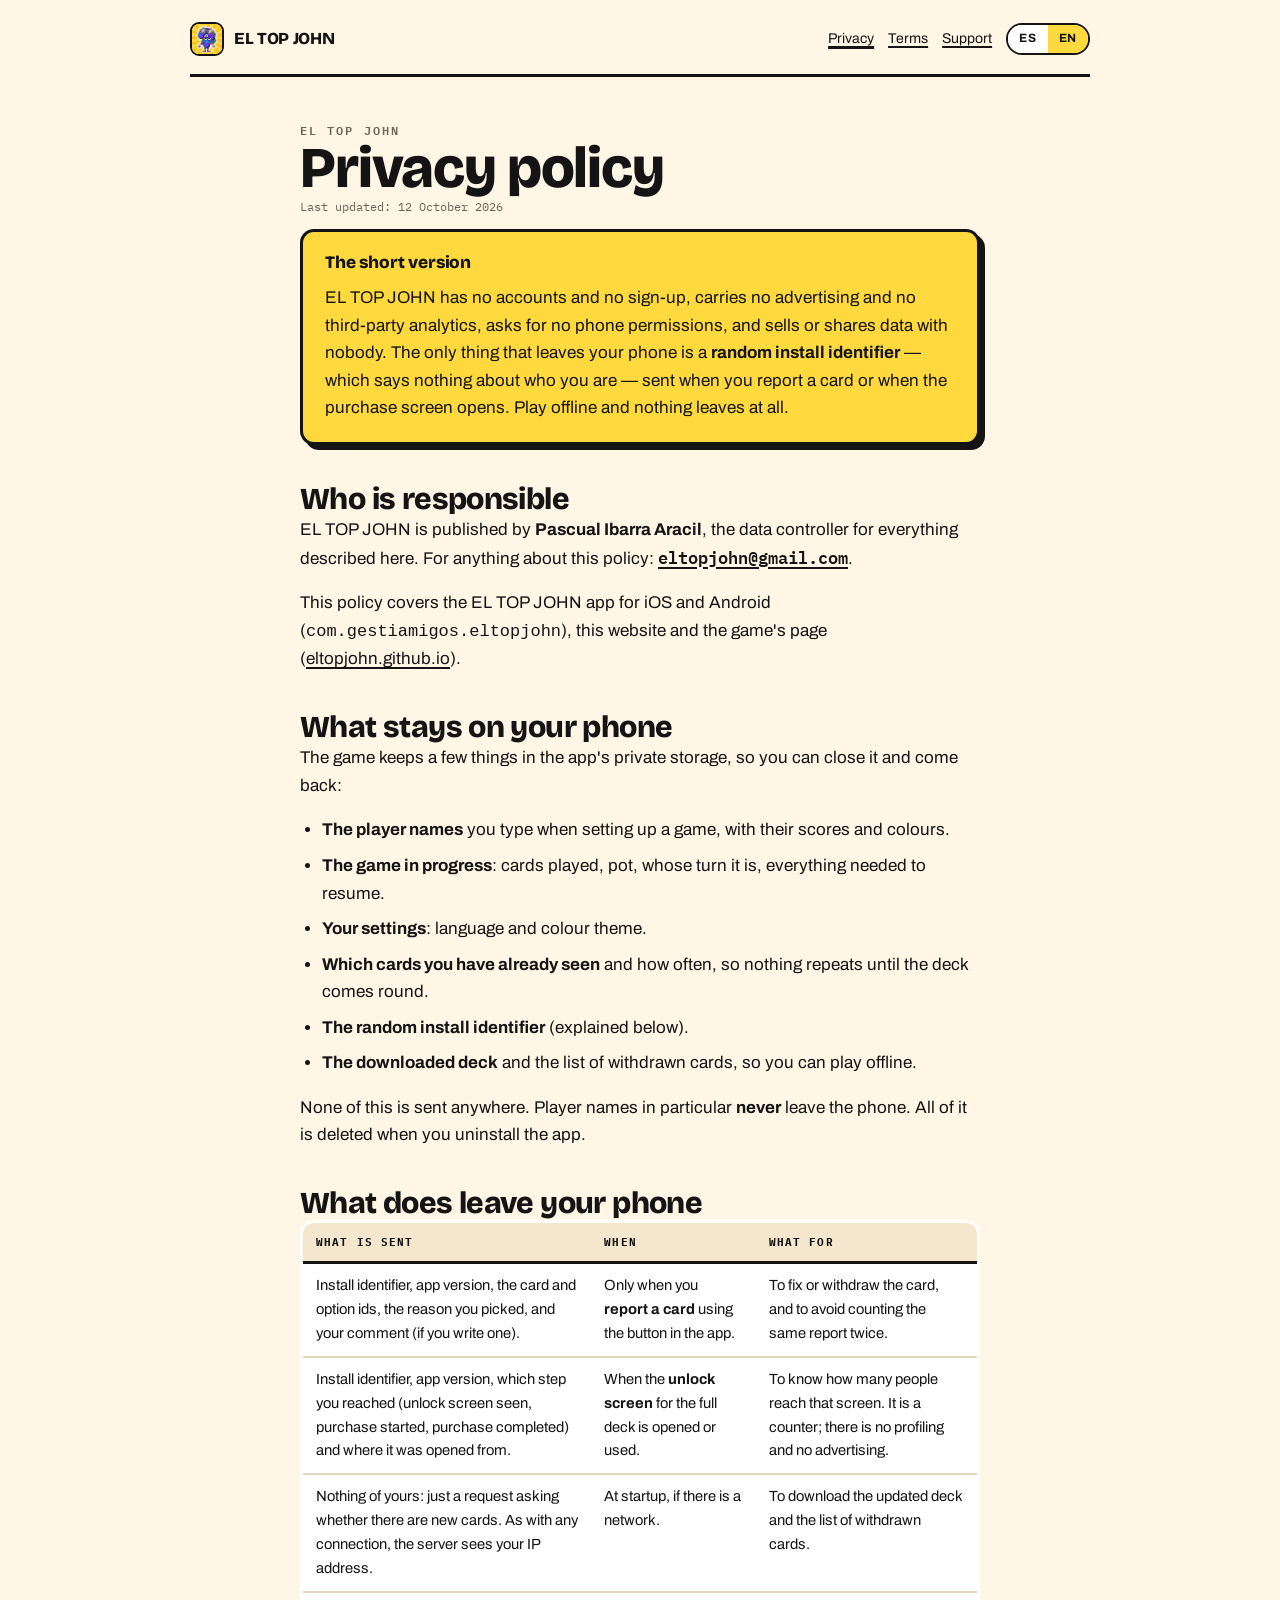
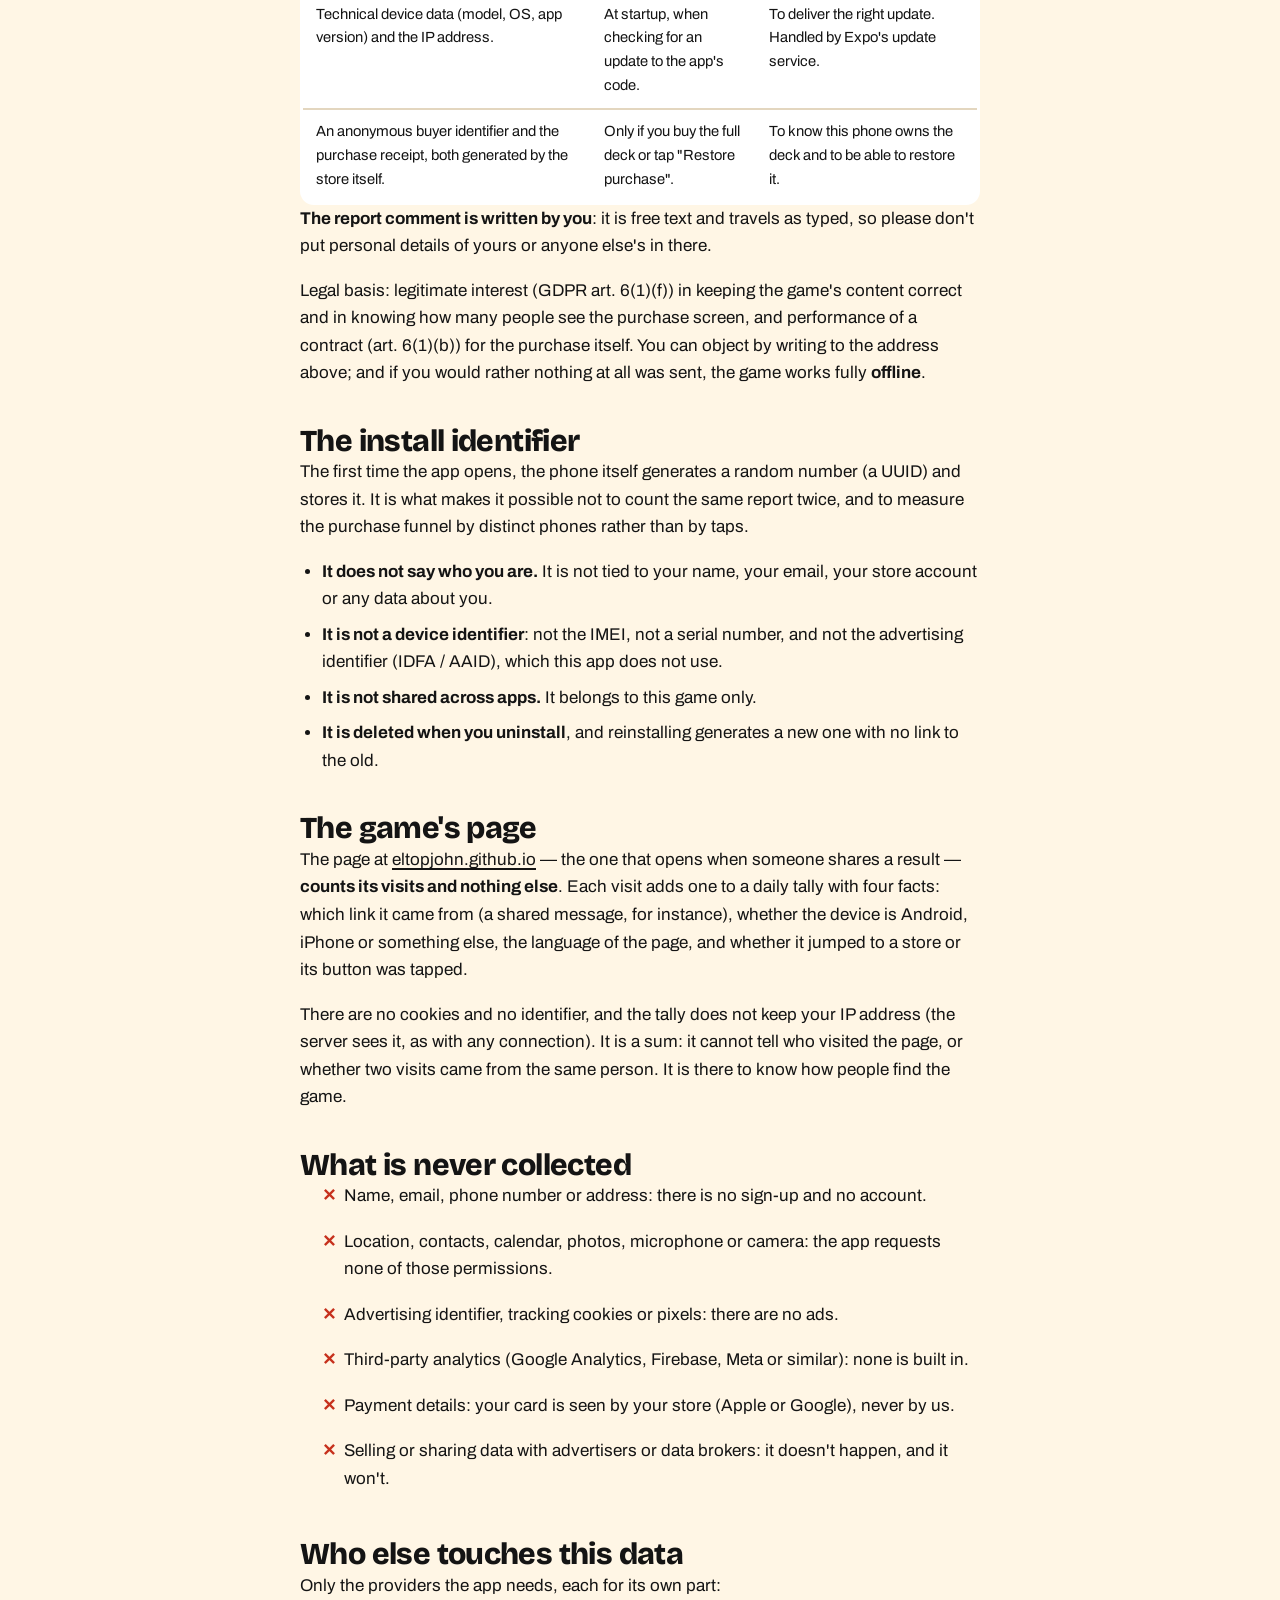
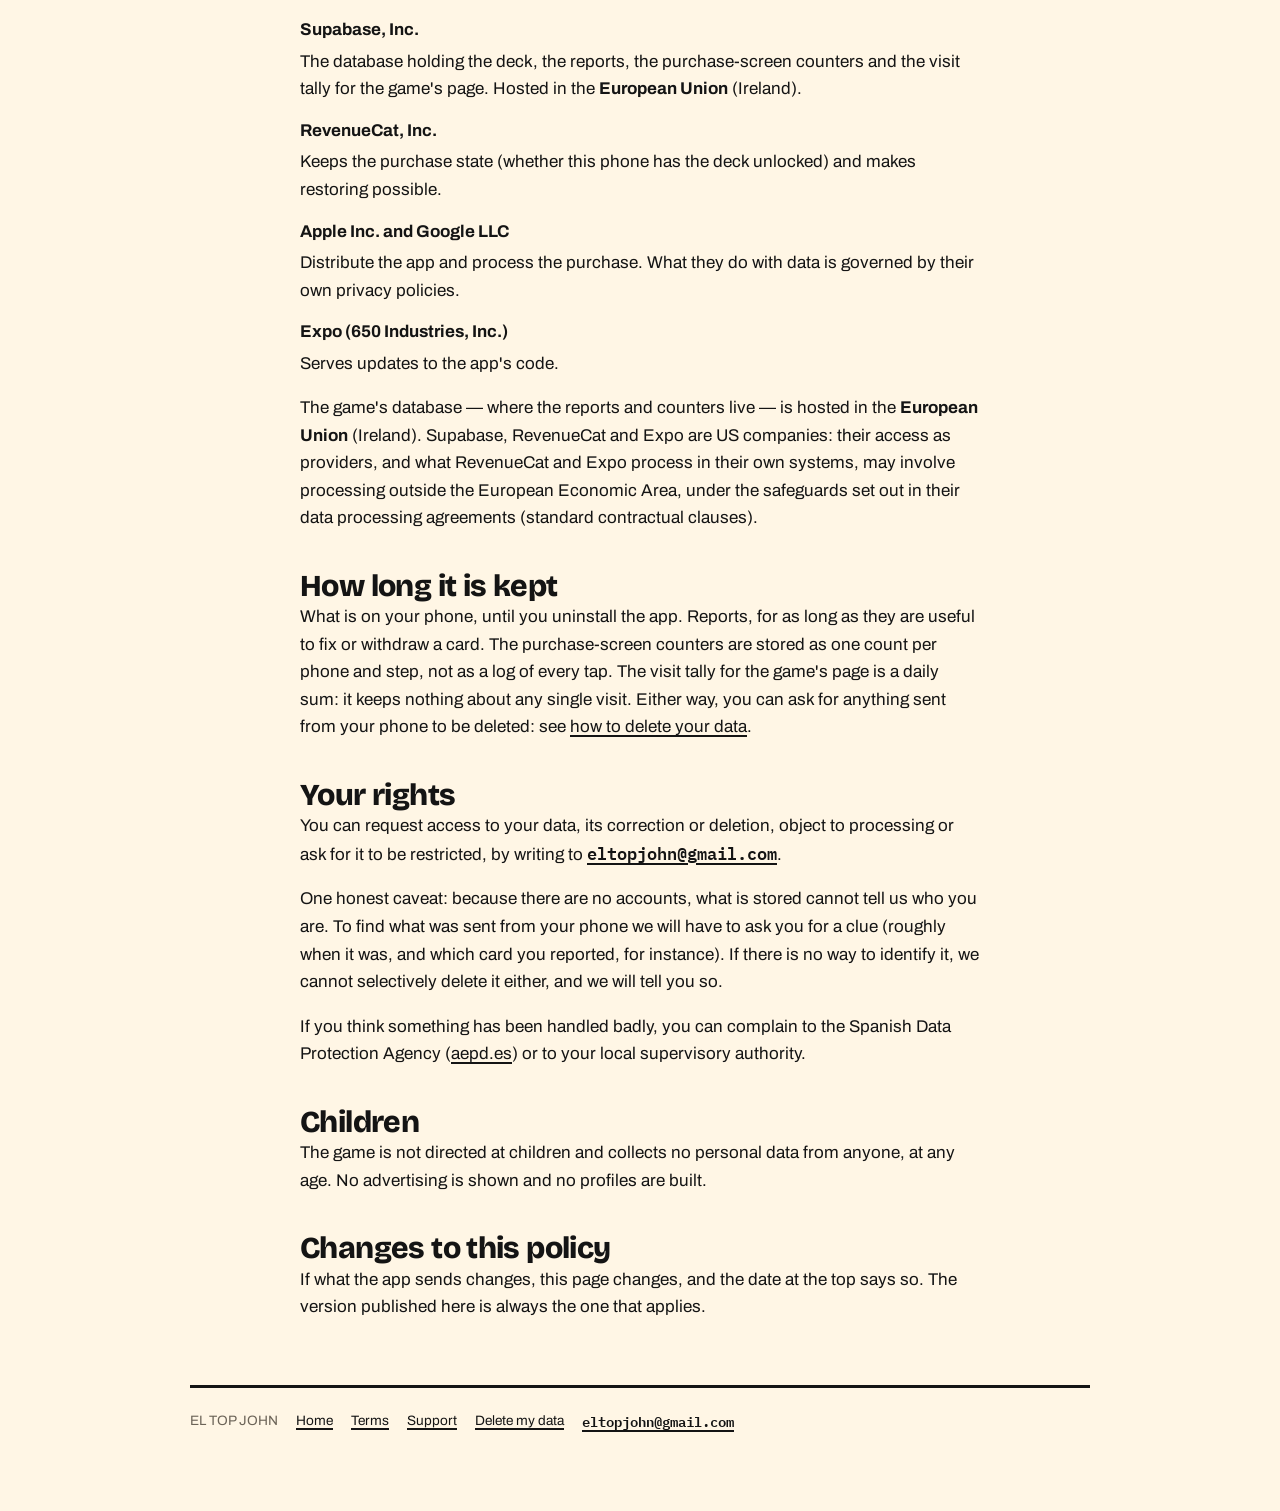
==== commit 3742d6ed: "La página del juego cuenta sus visitas, y aquí se dice eltopjohn.github.io empieza a apuntar cada vi" ====
--- a/privacidad.html
+++ b/privacidad.html
@@ -35,7 +35,7 @@
 <article lang="es">
   <p class="eyebrow">EL TOP JOHN</p>
   <h1>Política de privacidad</h1>
-  <p class="updated">Última actualización: 28 de septiembre de 2026</p>
+  <p class="updated">Última actualización: 12 de octubre de 2026</p>
 
   <div class="box fill-yellow">
     <h3>En corto</h3>
@@ -44,7 +44,7 @@
 
   <h2>Quién responde de esto</h2>
   <p>EL TOP JOHN es una aplicación publicada por <strong>Pascual Ibarra Aracil</strong>, responsable del tratamiento de los datos descritos aquí. Para cualquier cosa relacionada con esta política: <a class="mail" href="mailto:eltopjohn@gmail.com">eltopjohn@gmail.com</a>.</p>
-  <p>Esta política cubre la aplicación EL TOP JOHN para iOS y Android (<code>com.gestiamigos.eltopjohn</code>) y esta página web.</p>
+  <p>Esta política cubre la aplicación EL TOP JOHN para iOS y Android (<code>com.gestiamigos.eltopjohn</code>), esta página web y la página del juego (<a href="https://eltopjohn.github.io/">eltopjohn.github.io</a>).</p>
 
   <h2>Lo que se queda en tu móvil y no sale de ahí</h2>
   <p>El juego guarda unas cuantas cosas en el almacenamiento privado de la app, para que puedas cerrar y volver:</p>
@@ -104,6 +104,10 @@
     <li><strong>No se comparte entre apps.</strong> Es propio de este juego.</li>
     <li><strong>Se borra al desinstalar</strong>, y una reinstalación genera uno nuevo sin relación con el anterior.</li>
   </ul>
+
+  <h2>La página del juego</h2>
+  <p>La página <a href="https://eltopjohn.github.io/">eltopjohn.github.io</a> —la que se abre cuando alguien comparte un resultado— <strong>cuenta sus visitas y nada más</strong>. Cada visita suma uno a una cuenta del día con cuatro datos: de qué enlace viene (un mensaje compartido, por ejemplo), si el dispositivo es Android, iPhone u otro, el idioma de la página y si se saltó a una tienda o se pulsó su botón.</p>
+  <p>No hay cookies ni identificador, y la cuenta no guarda tu dirección IP (el servidor la ve, como en cualquier conexión). Es una suma: con ella no se puede saber quién visitó la página, ni si dos visitas son de la misma persona. Sirve para saber por dónde llega la gente al juego.</p>
 
   <h2>Lo que no se recoge, ni aquí ni en ningún sitio</h2>
   <ul class="plain">
@@ -119,7 +123,7 @@
   <p>Solo los proveedores necesarios para que la app funcione, cada uno con lo suyo:</p>
   <dl>
     <dt>Supabase, Inc.</dt>
-    <dd>Base de datos donde viven el mazo, los reportes y los contadores de la pantalla de compra. Alojada en la <strong>Unión Europea</strong> (Irlanda).</dd>
+    <dd>Base de datos donde viven el mazo, los reportes, los contadores de la pantalla de compra y la cuenta de visitas de la página del juego. Alojada en la <strong>Unión Europea</strong> (Irlanda).</dd>
     <dt>RevenueCat, Inc.</dt>
     <dd>Gestiona el estado de la compra (si este móvil tiene el mazo desbloqueado) y permite restaurarla.</dd>
     <dt>Apple Inc. y Google LLC</dt>
@@ -130,7 +134,7 @@
   <p>La base de datos del juego —donde están los reportes y los contadores— está alojada en la <strong>Unión Europea</strong> (Irlanda). Supabase, RevenueCat y Expo son empresas estadounidenses: su acceso como proveedores, y lo que RevenueCat y Expo tratan en sus propios sistemas, puede suponer un tratamiento fuera del Espacio Económico Europeo, con las garantías previstas en sus acuerdos de tratamiento de datos (cláusulas contractuales tipo).</p>
 
   <h2>Cuánto tiempo se guarda</h2>
-  <p>Lo del móvil, hasta que desinstales la app. Los reportes, mientras sigan sirviendo para corregir o retirar una carta. Los contadores de la pantalla de compra se guardan como una cuenta por móvil y paso, no como un registro de cada toque. En cualquier caso, puedes pedir que se borre lo enviado desde tu móvil: ver <a href="eliminar-datos.html">cómo borrar tus datos</a>.</p>
+  <p>Lo del móvil, hasta que desinstales la app. Los reportes, mientras sigan sirviendo para corregir o retirar una carta. Los contadores de la pantalla de compra se guardan como una cuenta por móvil y paso, no como un registro de cada toque. La cuenta de visitas de la página del juego es una suma por día: no guarda nada de cada visita. En cualquier caso, puedes pedir que se borre lo enviado desde tu móvil: ver <a href="eliminar-datos.html">cómo borrar tus datos</a>.</p>
 
   <h2>Tus derechos</h2>
   <p>Puedes pedir acceso a tus datos, su rectificación o su supresión, oponerte al tratamiento o pedir su limitación, escribiendo a <a class="mail" href="mailto:eltopjohn@gmail.com">eltopjohn@gmail.com</a>.</p>
@@ -148,7 +152,7 @@
 <article lang="en">
   <p class="eyebrow">EL TOP JOHN</p>
   <h1>Privacy policy</h1>
-  <p class="updated">Last updated: 28 September 2026</p>
+  <p class="updated">Last updated: 12 October 2026</p>
 
   <div class="box fill-yellow">
     <h3>The short version</h3>
@@ -157,7 +161,7 @@
 
   <h2>Who is responsible</h2>
   <p>EL TOP JOHN is published by <strong>Pascual Ibarra Aracil</strong>, the data controller for everything described here. For anything about this policy: <a class="mail" href="mailto:eltopjohn@gmail.com">eltopjohn@gmail.com</a>.</p>
-  <p>This policy covers the EL TOP JOHN app for iOS and Android (<code>com.gestiamigos.eltopjohn</code>) and this website.</p>
+  <p>This policy covers the EL TOP JOHN app for iOS and Android (<code>com.gestiamigos.eltopjohn</code>), this website and the game's page (<a href="https://eltopjohn.github.io/en/">eltopjohn.github.io</a>).</p>
 
   <h2>What stays on your phone</h2>
   <p>The game keeps a few things in the app's private storage, so you can close it and come back:</p>
@@ -217,6 +221,10 @@
     <li><strong>It is not shared across apps.</strong> It belongs to this game only.</li>
     <li><strong>It is deleted when you uninstall</strong>, and reinstalling generates a new one with no link to the old.</li>
   </ul>
+
+  <h2>The game's page</h2>
+  <p>The page at <a href="https://eltopjohn.github.io/en/">eltopjohn.github.io</a> — the one that opens when someone shares a result — <strong>counts its visits and nothing else</strong>. Each visit adds one to a daily tally with four facts: which link it came from (a shared message, for instance), whether the device is Android, iPhone or something else, the language of the page, and whether it jumped to a store or its button was tapped.</p>
+  <p>There are no cookies and no identifier, and the tally does not keep your IP address (the server sees it, as with any connection). It is a sum: it cannot tell who visited the page, or whether two visits came from the same person. It is there to know how people find the game.</p>
 
   <h2>What is never collected</h2>
   <ul class="plain">
@@ -232,7 +240,7 @@
   <p>Only the providers the app needs, each for its own part:</p>
   <dl>
     <dt>Supabase, Inc.</dt>
-    <dd>The database holding the deck, the reports and the purchase-screen counters. Hosted in the <strong>European Union</strong> (Ireland).</dd>
+    <dd>The database holding the deck, the reports, the purchase-screen counters and the visit tally for the game's page. Hosted in the <strong>European Union</strong> (Ireland).</dd>
     <dt>RevenueCat, Inc.</dt>
     <dd>Keeps the purchase state (whether this phone has the deck unlocked) and makes restoring possible.</dd>
     <dt>Apple Inc. and Google LLC</dt>
@@ -243,7 +251,7 @@
   <p>The game's database — where the reports and counters live — is hosted in the <strong>European Union</strong> (Ireland). Supabase, RevenueCat and Expo are US companies: their access as providers, and what RevenueCat and Expo process in their own systems, may involve processing outside the European Economic Area, under the safeguards set out in their data processing agreements (standard contractual clauses).</p>
 
   <h2>How long it is kept</h2>
-  <p>What is on your phone, until you uninstall the app. Reports, for as long as they are useful to fix or withdraw a card. The purchase-screen counters are stored as one count per phone and step, not as a log of every tap. Either way, you can ask for anything sent from your phone to be deleted: see <a href="eliminar-datos.html">how to delete your data</a>.</p>
+  <p>What is on your phone, until you uninstall the app. Reports, for as long as they are useful to fix or withdraw a card. The purchase-screen counters are stored as one count per phone and step, not as a log of every tap. The visit tally for the game's page is a daily sum: it keeps nothing about any single visit. Either way, you can ask for anything sent from your phone to be deleted: see <a href="eliminar-datos.html">how to delete your data</a>.</p>
 
   <h2>Your rights</h2>
   <p>You can request access to your data, its correction or deletion, object to processing or ask for it to be restricted, by writing to <a class="mail" href="mailto:eltopjohn@gmail.com">eltopjohn@gmail.com</a>.</p>
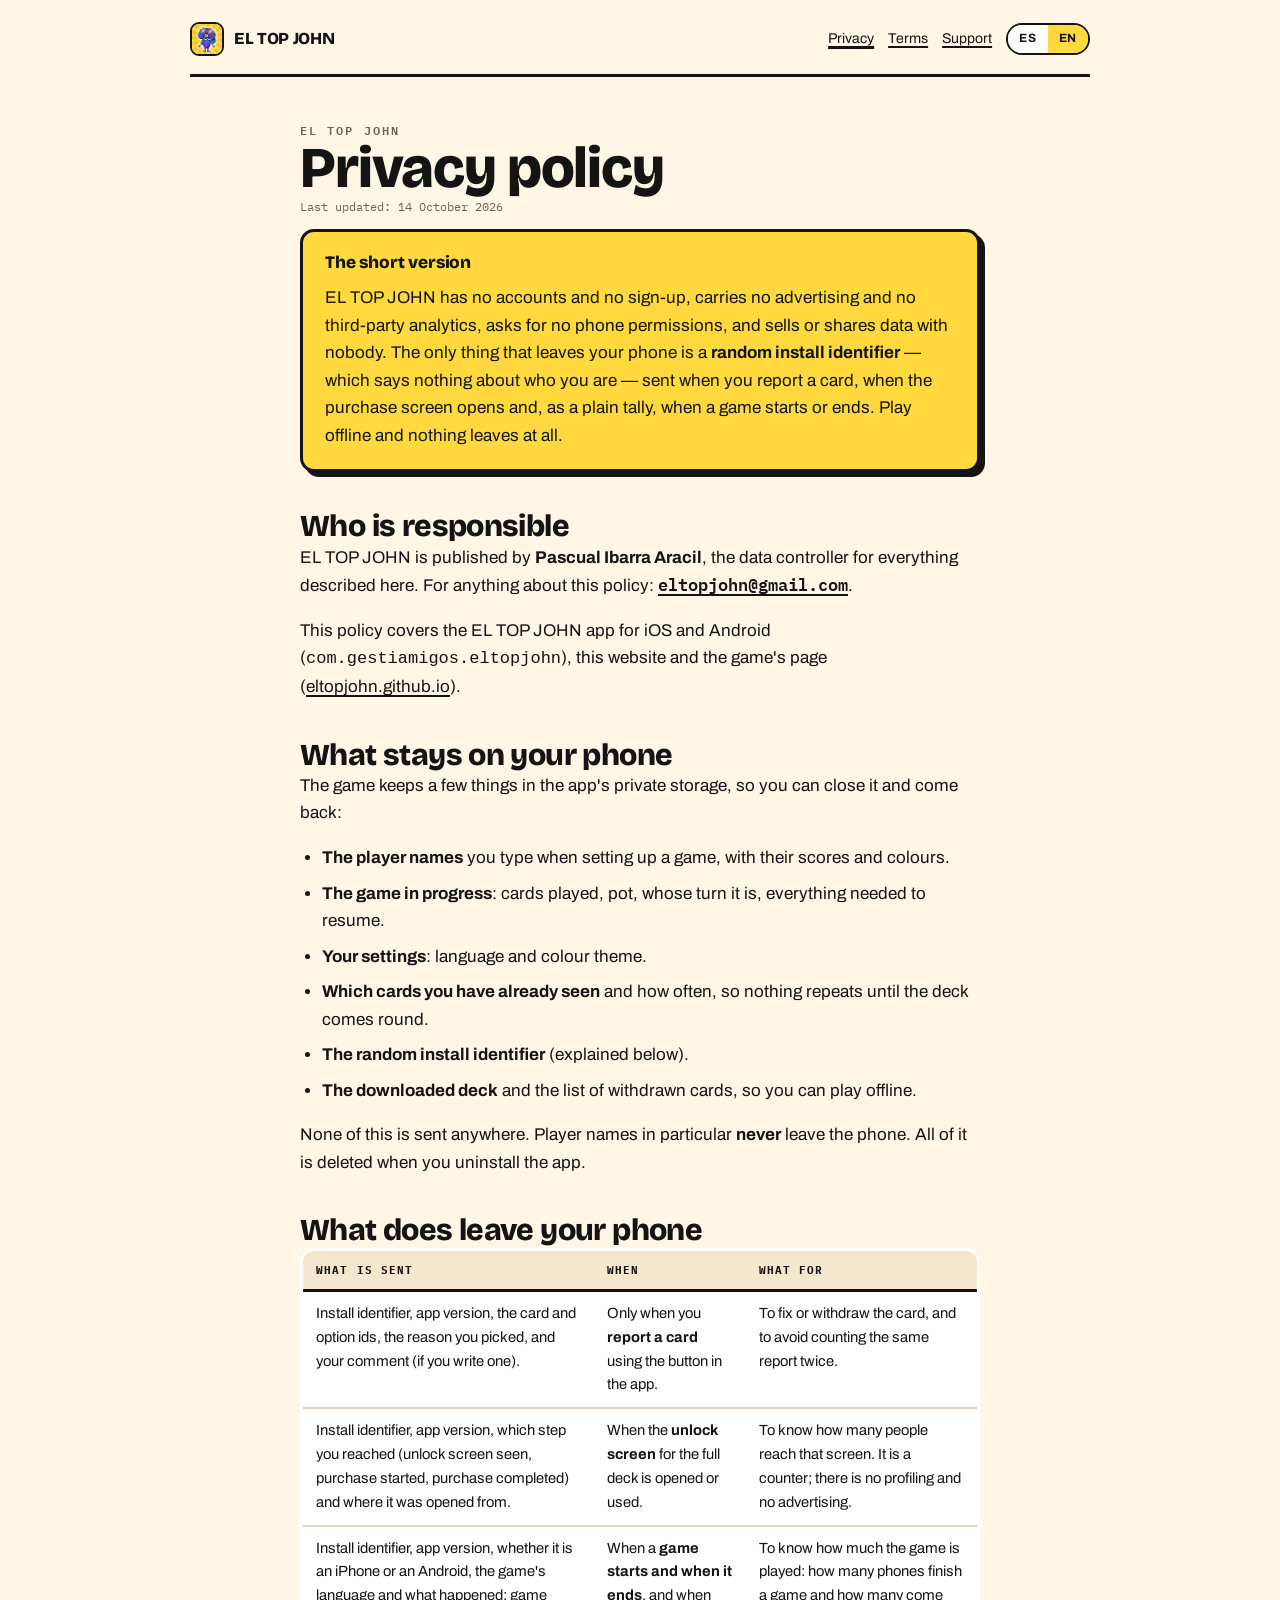
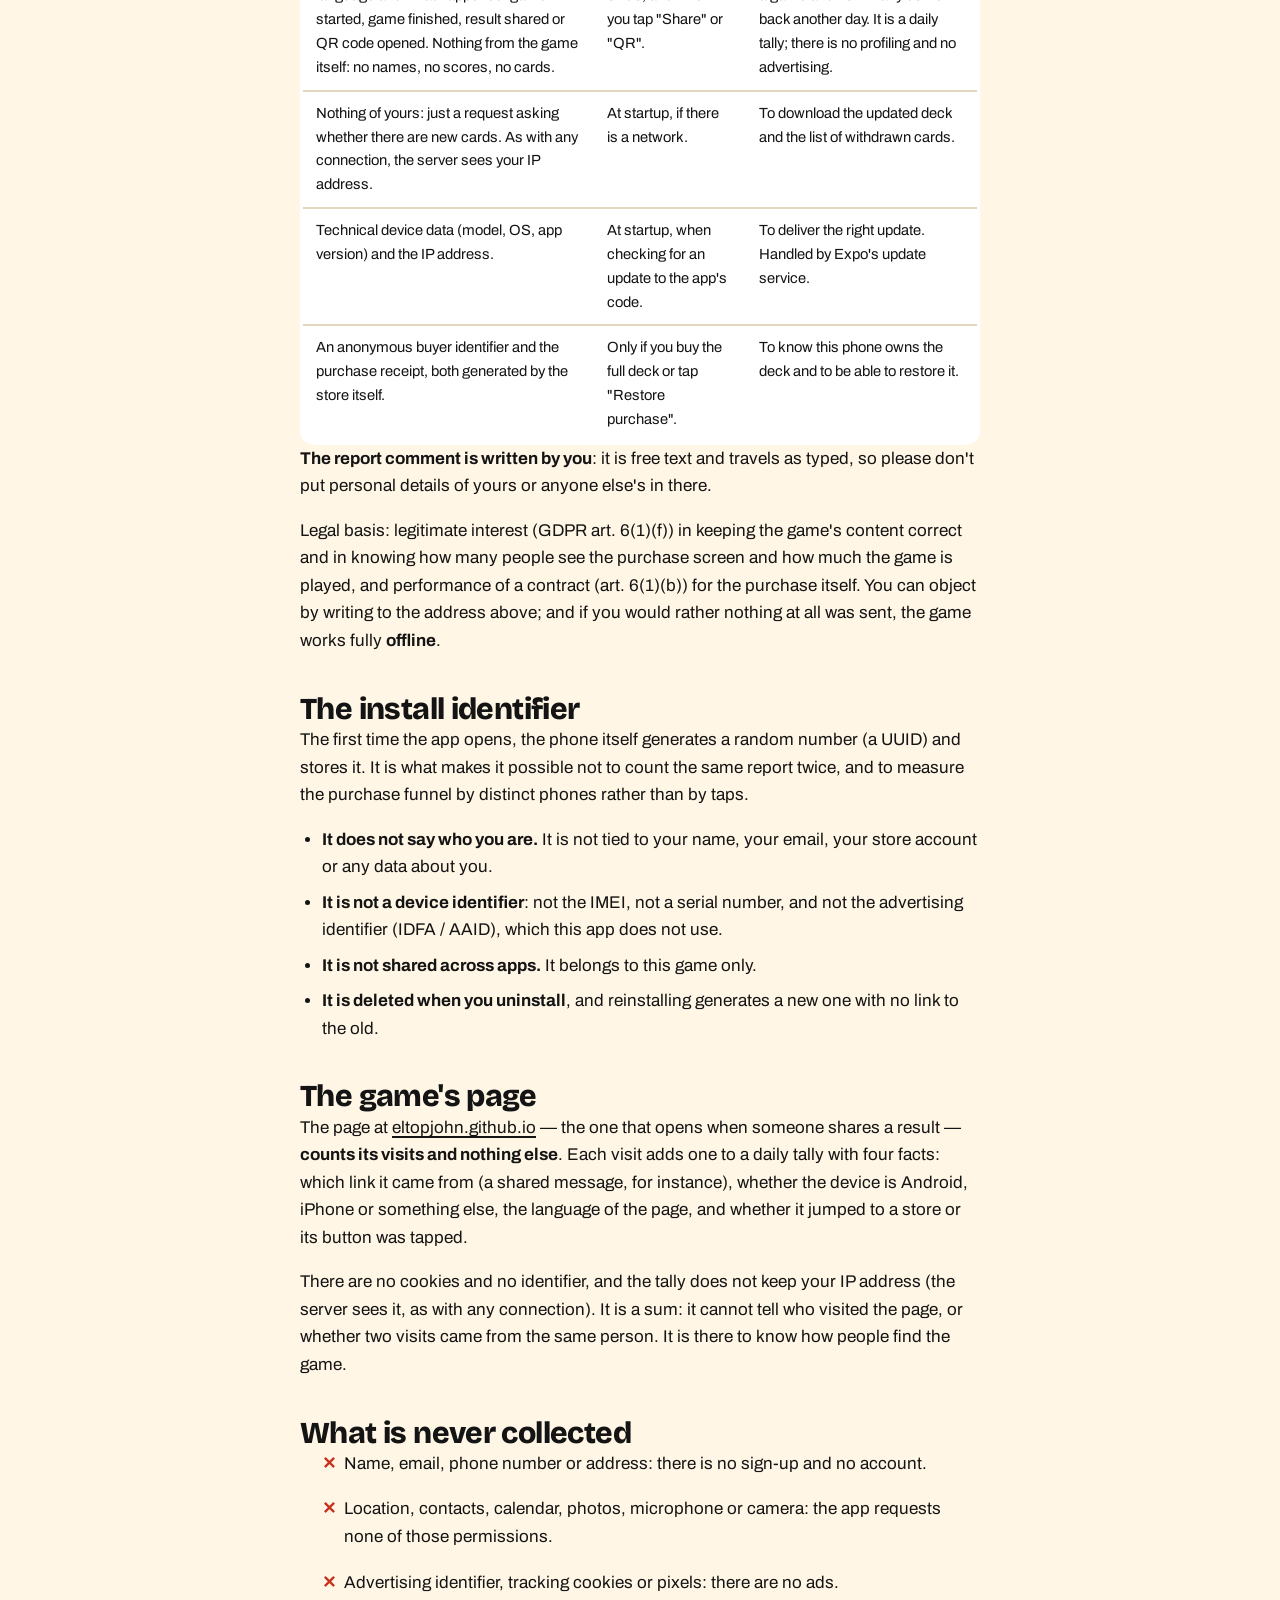
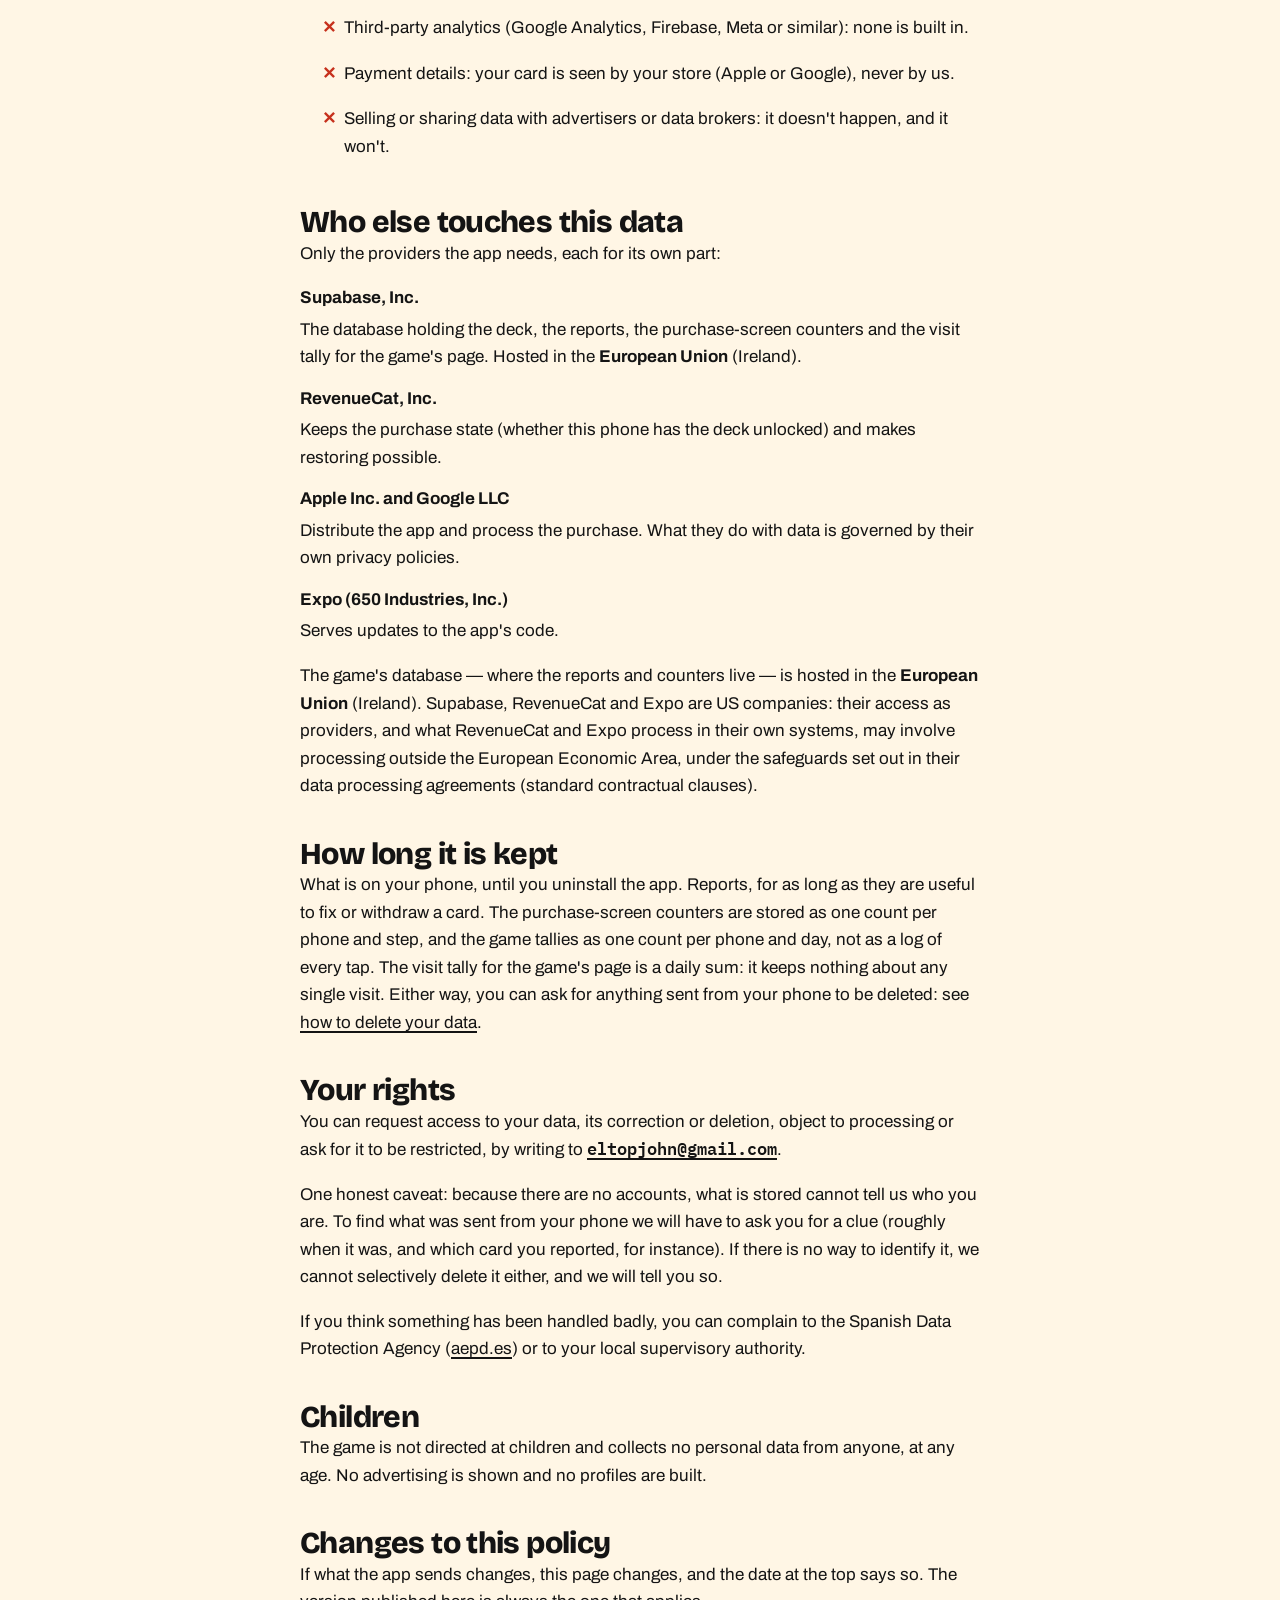
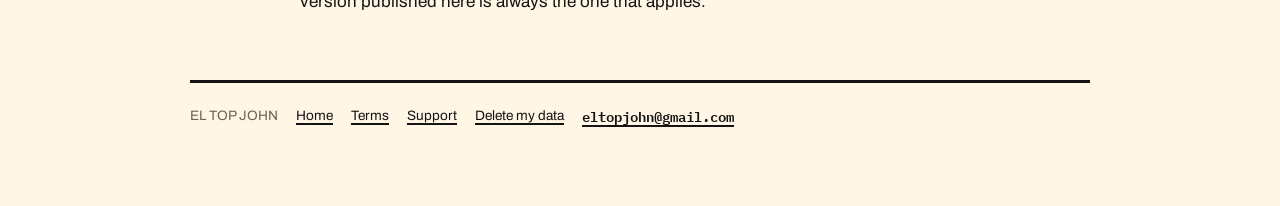
==== commit 1652490b: "Las partidas que se juegan, en la política La versión 1.2 de la app apunta cuándo empieza y termina " ====
--- a/privacidad.html
+++ b/privacidad.html
@@ -35,11 +35,11 @@
 <article lang="es">
   <p class="eyebrow">EL TOP JOHN</p>
   <h1>Política de privacidad</h1>
-  <p class="updated">Última actualización: 12 de octubre de 2026</p>
+  <p class="updated">Última actualización: 14 de octubre de 2026</p>
 
   <div class="box fill-yellow">
     <h3>En corto</h3>
-    <p>EL TOP JOHN no tiene cuentas ni registro, no lleva publicidad ni analítica de terceros, no pide ningún permiso del móvil y no vende ni cede datos a nadie. Lo único que sale de tu teléfono es un <strong>identificador aleatorio de la instalación</strong> —que no dice quién eres— cuando reportas una carta o cuando se abre la pantalla de compra. Si juegas sin conexión, no sale nada.</p>
+    <p>EL TOP JOHN no tiene cuentas ni registro, no lleva publicidad ni analítica de terceros, no pide ningún permiso del móvil y no vende ni cede datos a nadie. Lo único que sale de tu teléfono es un <strong>identificador aleatorio de la instalación</strong> —que no dice quién eres— cuando reportas una carta, cuando se abre la pantalla de compra y, como una simple cuenta, cuando empieza o termina una partida. Si juegas sin conexión, no sale nada.</p>
   </div>
 
   <h2>Quién responde de esto</h2>
@@ -76,6 +76,11 @@
           <td>Saber cuánta gente llega a esa pantalla. Es un contador; no hay perfilado ni publicidad.</td>
         </tr>
         <tr>
+          <td>Identificador de instalación, versión de la app, si es iPhone o Android, el idioma del juego y qué ha pasado: partida empezada, partida terminada, resultado compartido o código QR abierto. Nada de la partida: ni nombres, ni puntos, ni cartas.</td>
+          <td>Al <strong>empezar y al terminar una partida</strong>, y al pulsar «Compartir» o «QR».</td>
+          <td>Saber cuánto se juega: cuántos móviles terminan una partida y cuántos vuelven otro día. Es una cuenta por día; no hay perfilado ni publicidad.</td>
+        </tr>
+        <tr>
           <td>Nada tuyo: solo una petición para ver si hay cartas nuevas. Como en cualquier conexión, el servidor ve tu dirección IP.</td>
           <td>Al arrancar la app, si hay red.</td>
           <td>Descargar el mazo actualizado y la lista de cartas retiradas.</td>
@@ -94,7 +99,7 @@
     </table>
   </div>
   <p><strong>El comentario del reporte lo escribes tú</strong>: es texto libre y viaja tal cual, así que no escribas ahí datos personales tuyos ni de nadie.</p>
-  <p>Base legal: el interés legítimo (art. 6.1.f del RGPD) en mantener el contenido del juego correcto y en saber cuánta gente ve la pantalla de compra, y la ejecución del contrato (art. 6.1.b) en lo que toca a la compra. Puedes oponerte escribiendo al correo de arriba; y si prefieres que no salga absolutamente nada, el juego funciona entero <strong>sin conexión</strong>.</p>
+  <p>Base legal: el interés legítimo (art. 6.1.f del RGPD) en mantener el contenido del juego correcto y en saber cuánta gente ve la pantalla de compra y cuánto se juega, y la ejecución del contrato (art. 6.1.b) en lo que toca a la compra. Puedes oponerte escribiendo al correo de arriba; y si prefieres que no salga absolutamente nada, el juego funciona entero <strong>sin conexión</strong>.</p>
 
   <h2>El identificador de instalación</h2>
   <p>La primera vez que se abre la app, el propio móvil genera un número aleatorio (un UUID) y lo guarda. Es lo que permite no contar dos veces el mismo reporte y medir el embudo por móviles distintos en vez de por toques.</p>
@@ -134,7 +139,7 @@
   <p>La base de datos del juego —donde están los reportes y los contadores— está alojada en la <strong>Unión Europea</strong> (Irlanda). Supabase, RevenueCat y Expo son empresas estadounidenses: su acceso como proveedores, y lo que RevenueCat y Expo tratan en sus propios sistemas, puede suponer un tratamiento fuera del Espacio Económico Europeo, con las garantías previstas en sus acuerdos de tratamiento de datos (cláusulas contractuales tipo).</p>
 
   <h2>Cuánto tiempo se guarda</h2>
-  <p>Lo del móvil, hasta que desinstales la app. Los reportes, mientras sigan sirviendo para corregir o retirar una carta. Los contadores de la pantalla de compra se guardan como una cuenta por móvil y paso, no como un registro de cada toque. La cuenta de visitas de la página del juego es una suma por día: no guarda nada de cada visita. En cualquier caso, puedes pedir que se borre lo enviado desde tu móvil: ver <a href="eliminar-datos.html">cómo borrar tus datos</a>.</p>
+  <p>Lo del móvil, hasta que desinstales la app. Los reportes, mientras sigan sirviendo para corregir o retirar una carta. Los contadores de la pantalla de compra se guardan como una cuenta por móvil y paso, y los de las partidas como una cuenta por móvil y día, no como un registro de cada toque. La cuenta de visitas de la página del juego es una suma por día: no guarda nada de cada visita. En cualquier caso, puedes pedir que se borre lo enviado desde tu móvil: ver <a href="eliminar-datos.html">cómo borrar tus datos</a>.</p>
 
   <h2>Tus derechos</h2>
   <p>Puedes pedir acceso a tus datos, su rectificación o su supresión, oponerte al tratamiento o pedir su limitación, escribiendo a <a class="mail" href="mailto:eltopjohn@gmail.com">eltopjohn@gmail.com</a>.</p>
@@ -152,11 +157,11 @@
 <article lang="en">
   <p class="eyebrow">EL TOP JOHN</p>
   <h1>Privacy policy</h1>
-  <p class="updated">Last updated: 12 October 2026</p>
+  <p class="updated">Last updated: 14 October 2026</p>
 
   <div class="box fill-yellow">
     <h3>The short version</h3>
-    <p>EL TOP JOHN has no accounts and no sign-up, carries no advertising and no third-party analytics, asks for no phone permissions, and sells or shares data with nobody. The only thing that leaves your phone is a <strong>random install identifier</strong> — which says nothing about who you are — sent when you report a card or when the purchase screen opens. Play offline and nothing leaves at all.</p>
+    <p>EL TOP JOHN has no accounts and no sign-up, carries no advertising and no third-party analytics, asks for no phone permissions, and sells or shares data with nobody. The only thing that leaves your phone is a <strong>random install identifier</strong> — which says nothing about who you are — sent when you report a card, when the purchase screen opens and, as a plain tally, when a game starts or ends. Play offline and nothing leaves at all.</p>
   </div>
 
   <h2>Who is responsible</h2>
@@ -193,6 +198,11 @@
           <td>To know how many people reach that screen. It is a counter; there is no profiling and no advertising.</td>
         </tr>
         <tr>
+          <td>Install identifier, app version, whether it is an iPhone or an Android, the game's language and what happened: game started, game finished, result shared or QR code opened. Nothing from the game itself: no names, no scores, no cards.</td>
+          <td>When a <strong>game starts and when it ends</strong>, and when you tap "Share" or "QR".</td>
+          <td>To know how much the game is played: how many phones finish a game and how many come back another day. It is a daily tally; there is no profiling and no advertising.</td>
+        </tr>
+        <tr>
           <td>Nothing of yours: just a request asking whether there are new cards. As with any connection, the server sees your IP address.</td>
           <td>At startup, if there is a network.</td>
           <td>To download the updated deck and the list of withdrawn cards.</td>
@@ -211,7 +221,7 @@
     </table>
   </div>
   <p><strong>The report comment is written by you</strong>: it is free text and travels as typed, so please don't put personal details of yours or anyone else's in there.</p>
-  <p>Legal basis: legitimate interest (GDPR art. 6(1)(f)) in keeping the game's content correct and in knowing how many people see the purchase screen, and performance of a contract (art. 6(1)(b)) for the purchase itself. You can object by writing to the address above; and if you would rather nothing at all was sent, the game works fully <strong>offline</strong>.</p>
+  <p>Legal basis: legitimate interest (GDPR art. 6(1)(f)) in keeping the game's content correct and in knowing how many people see the purchase screen and how much the game is played, and performance of a contract (art. 6(1)(b)) for the purchase itself. You can object by writing to the address above; and if you would rather nothing at all was sent, the game works fully <strong>offline</strong>.</p>
 
   <h2>The install identifier</h2>
   <p>The first time the app opens, the phone itself generates a random number (a UUID) and stores it. It is what makes it possible not to count the same report twice, and to measure the purchase funnel by distinct phones rather than by taps.</p>
@@ -251,7 +261,7 @@
   <p>The game's database — where the reports and counters live — is hosted in the <strong>European Union</strong> (Ireland). Supabase, RevenueCat and Expo are US companies: their access as providers, and what RevenueCat and Expo process in their own systems, may involve processing outside the European Economic Area, under the safeguards set out in their data processing agreements (standard contractual clauses).</p>
 
   <h2>How long it is kept</h2>
-  <p>What is on your phone, until you uninstall the app. Reports, for as long as they are useful to fix or withdraw a card. The purchase-screen counters are stored as one count per phone and step, not as a log of every tap. The visit tally for the game's page is a daily sum: it keeps nothing about any single visit. Either way, you can ask for anything sent from your phone to be deleted: see <a href="eliminar-datos.html">how to delete your data</a>.</p>
+  <p>What is on your phone, until you uninstall the app. Reports, for as long as they are useful to fix or withdraw a card. The purchase-screen counters are stored as one count per phone and step, and the game tallies as one count per phone and day, not as a log of every tap. The visit tally for the game's page is a daily sum: it keeps nothing about any single visit. Either way, you can ask for anything sent from your phone to be deleted: see <a href="eliminar-datos.html">how to delete your data</a>.</p>
 
   <h2>Your rights</h2>
   <p>You can request access to your data, its correction or deletion, object to processing or ask for it to be restricted, by writing to <a class="mail" href="mailto:eltopjohn@gmail.com">eltopjohn@gmail.com</a>.</p>
